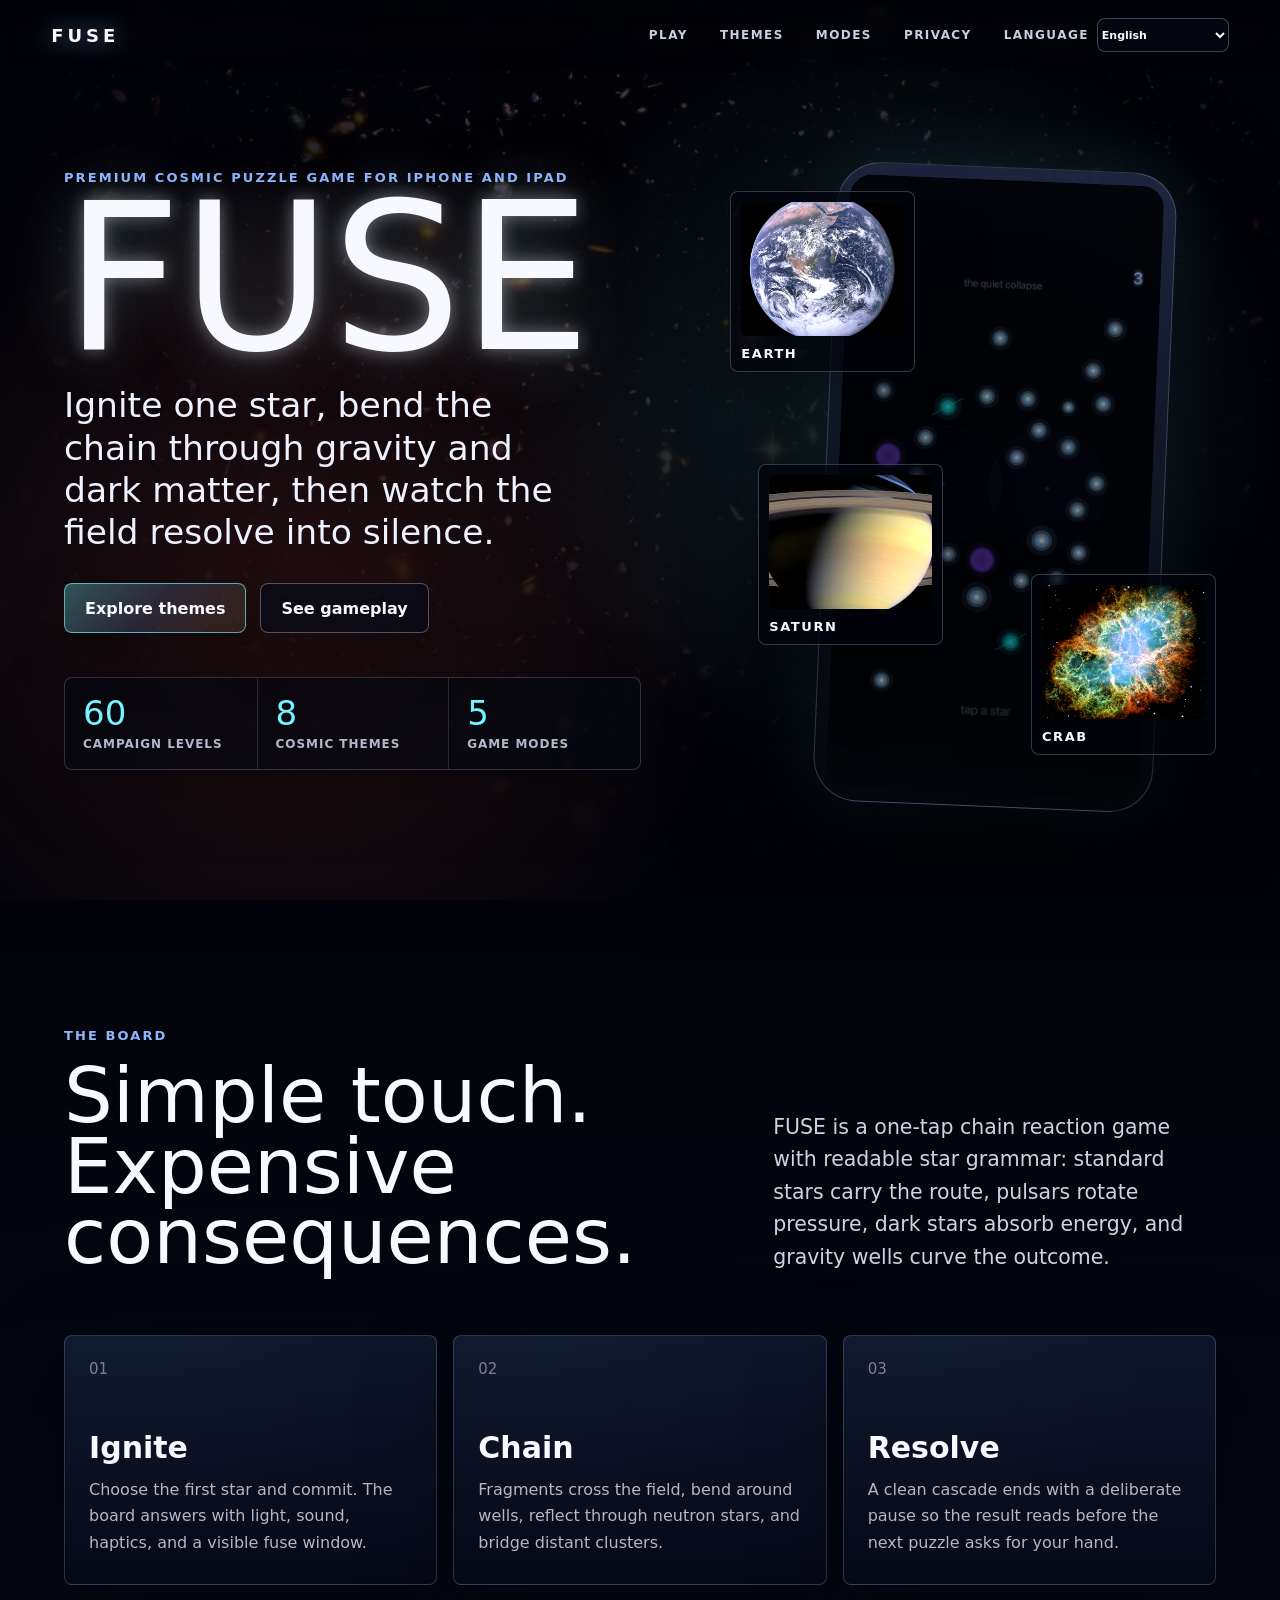
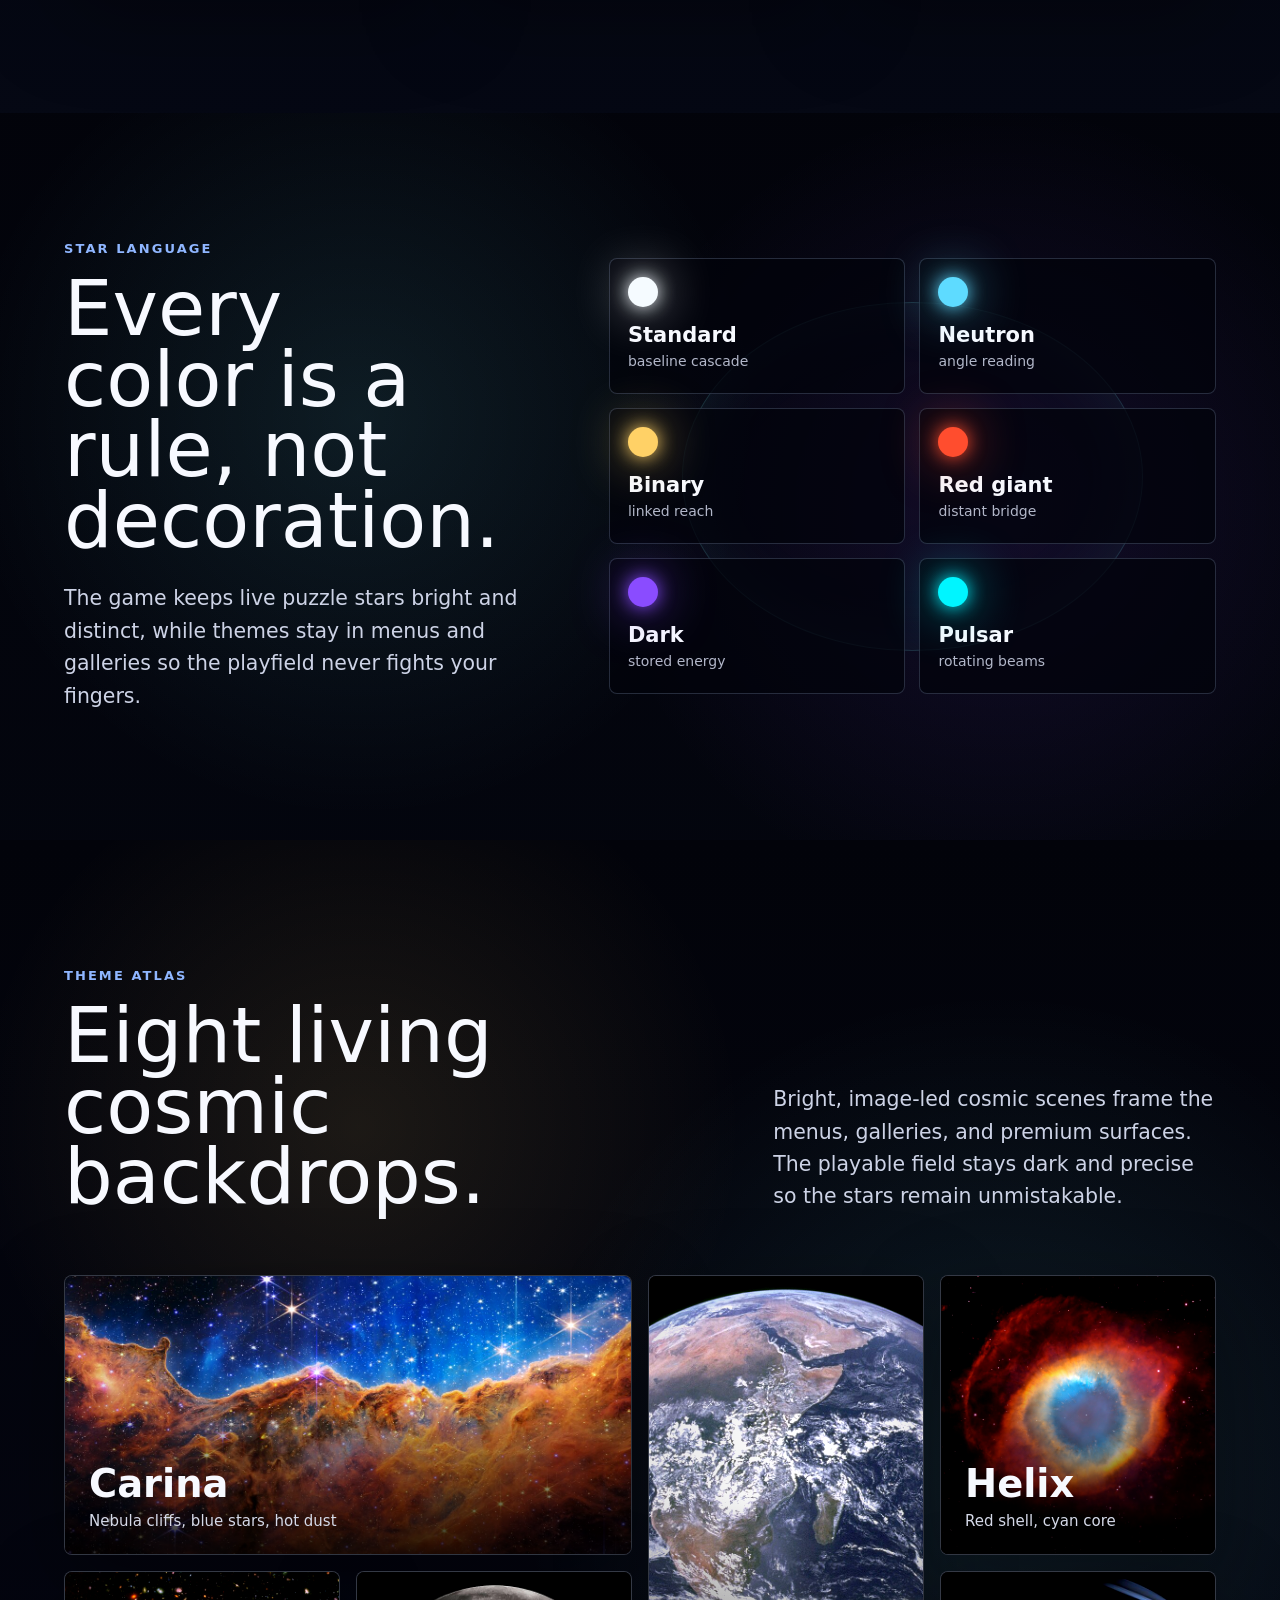
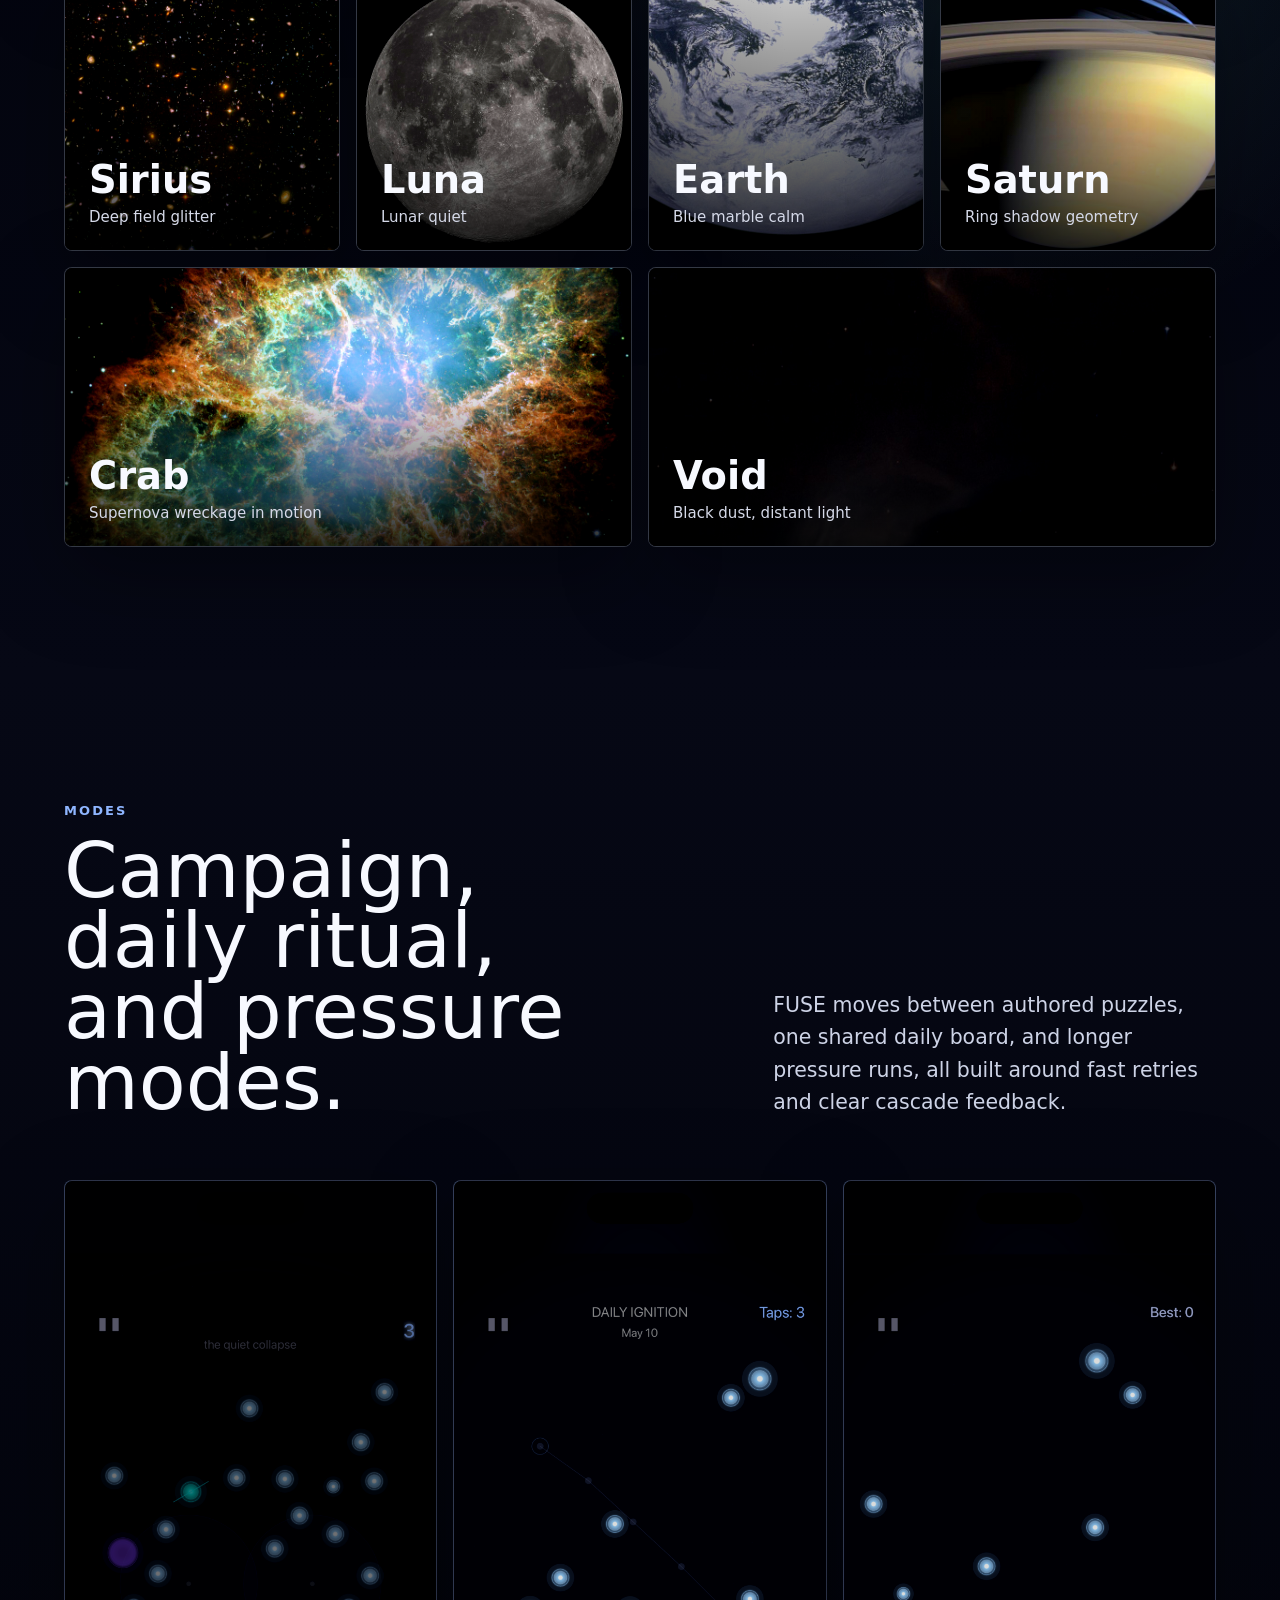
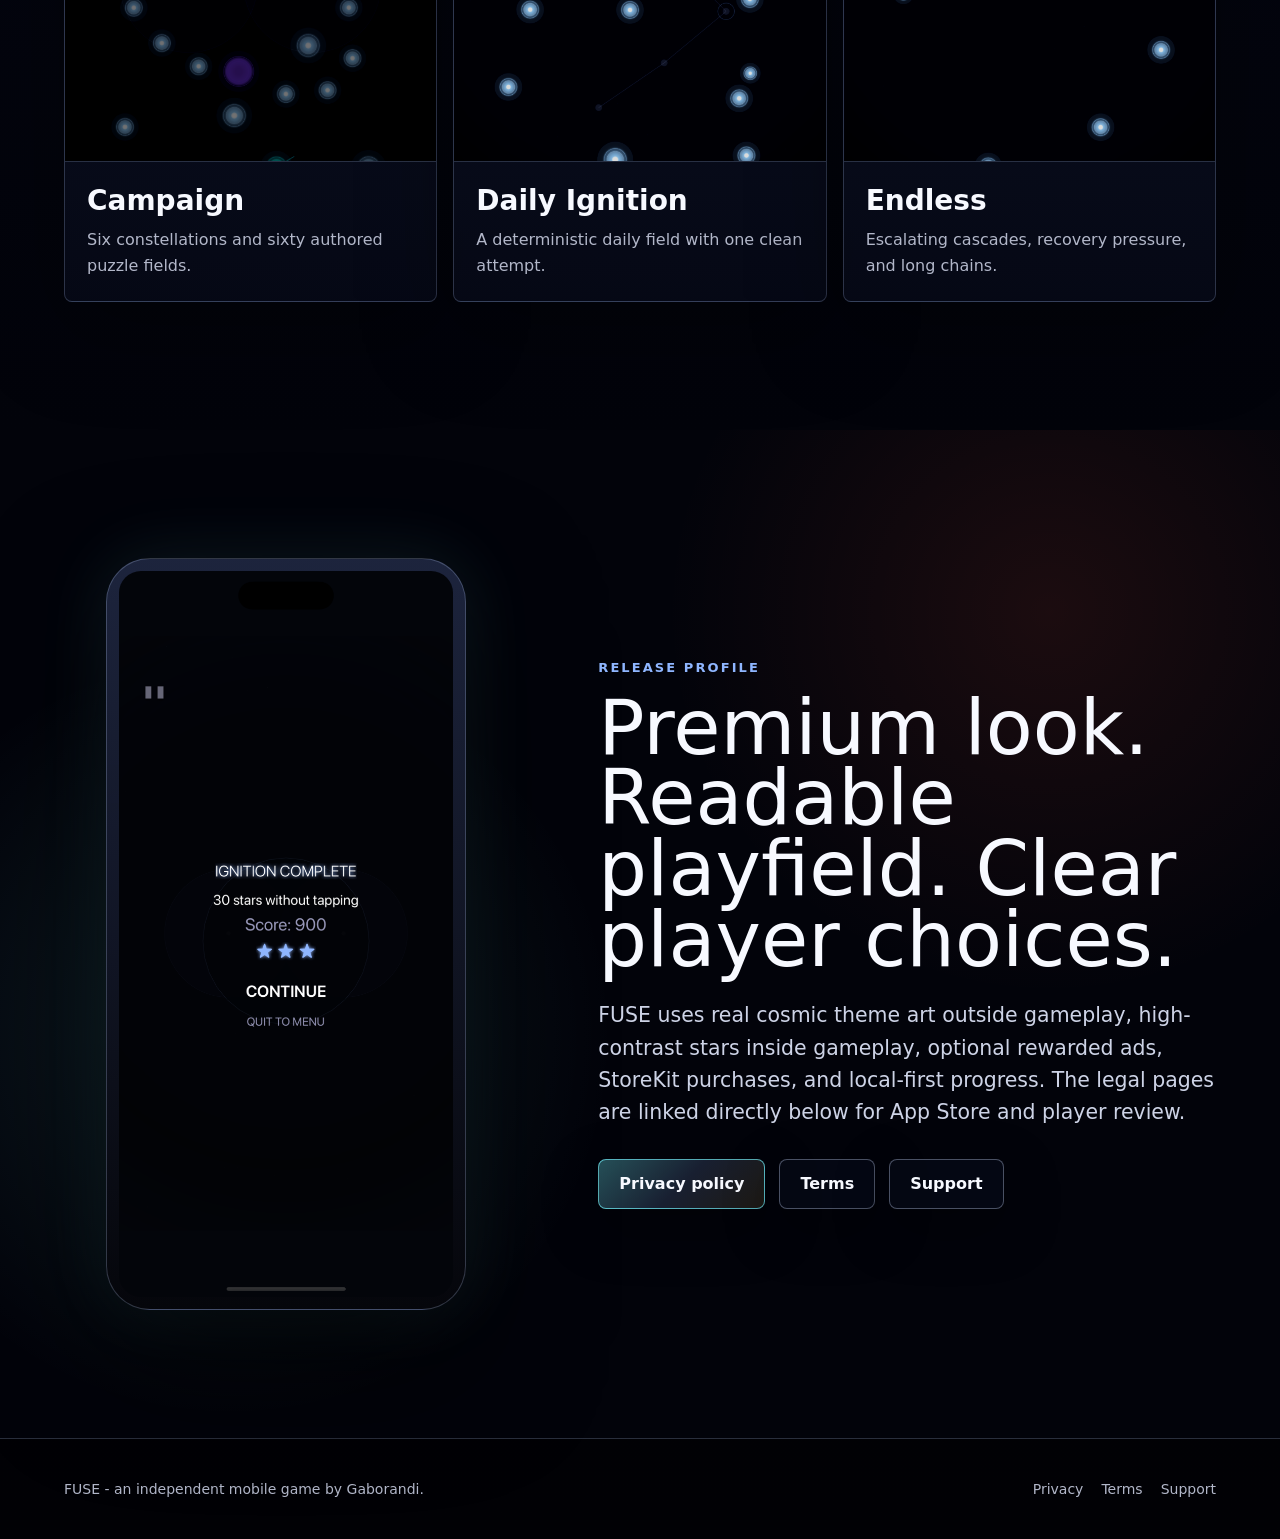
==== index.html @ 75aa1453 "Add multilingual FUSE website support" ====
<!doctype html>
<html lang="en">
  <head>
    <meta charset="utf-8">
    <meta name="viewport" content="width=device-width, initial-scale=1">
    <title>FUSE - Premium Chain Reaction Puzzle Game</title>
    <meta name="description" content="FUSE is a premium mobile chain reaction puzzle game about ignition, timing, gravity, cosmic themes, and silence after a perfect cascade.">
    <link rel="canonical" href="https://gaborandi.github.io/fuse-privacy/">
    <meta property="og:title" content="FUSE - Premium Chain Reaction Puzzle Game">
    <meta property="og:description" content="Tap one star. Bend the cascade. Clear the field before it falls quiet.">
    <meta property="og:image" content="https://gaborandi.github.io/fuse-privacy/assets/themes/carina.jpg">
    <meta property="og:type" content="website">
    <meta name="theme-color" content="#02030a">
    <link rel="icon" href="./assets/favicon.svg" type="image/svg+xml">
    <link rel="stylesheet" href="./assets/site.css">
    <script src="./assets/i18n.js" defer></script>
  </head>
  <body class="home" data-page="home">
    <header class="site-header">
      <a class="brand-link" href="./" aria-label="FUSE home">FUSE</a>
      <nav class="nav-links" aria-label="Main navigation">
        <a href="#play" data-i18n="nav.play">Play</a>
        <a href="#themes" data-i18n="nav.themes">Themes</a>
        <a href="#modes" data-i18n="nav.modes">Modes</a>
        <a href="./privacy/" data-i18n="nav.privacy">Privacy</a>
        <label class="language-control">
          <span data-i18n="nav.language">Language</span>
          <select class="language-select" data-language-select aria-label="Language">
            <option value="en">English</option>
            <option value="ar">العربية</option>
            <option value="es">Español</option>
            <option value="fr">Français</option>
            <option value="de">Deutsch</option>
            <option value="pt">Português</option>
            <option value="it">Italiano</option>
            <option value="ja">日本語</option>
            <option value="ko">한국어</option>
            <option value="zh">简体中文</option>
          </select>
        </label>
      </nav>
    </header>

    <main>
      <section class="hero-premium" aria-label="FUSE hero">
        <div class="hero-cosmos" aria-hidden="true">
          <img class="cosmos-layer layer-sirius" src="./assets/themes/sirius.jpg" alt="">
          <img class="cosmos-layer layer-carina" src="./assets/themes/carina.jpg" alt="">
          <img class="cosmos-layer layer-helix" src="./assets/themes/helix.jpg" alt="">
        </div>

        <div class="hero-layout">
          <div class="hero-copy">
            <p class="eyebrow" data-i18n="home.hero.eyebrow">Premium cosmic puzzle game for iPhone and iPad</p>
            <h1>FUSE</h1>
            <p class="hero-lead" data-i18n="home.hero.lead">
              Ignite one star, bend the chain through gravity and dark matter,
              then watch the field resolve into silence.
            </p>
            <div class="hero-actions">
              <a class="button primary" href="#themes" data-i18n="home.hero.exploreThemes">Explore themes</a>
              <a class="button" href="#play" data-i18n="home.hero.seeGameplay">See gameplay</a>
            </div>
            <dl class="signal-row">
              <div>
                <dt>60</dt>
                <dd data-i18n="home.stats.levels">campaign levels</dd>
              </div>
              <div>
                <dt>8</dt>
                <dd data-i18n="home.stats.themes">cosmic themes</dd>
              </div>
              <div>
                <dt>5</dt>
                <dd data-i18n="home.stats.modes">game modes</dd>
              </div>
            </dl>
          </div>

          <div class="hero-showcase" aria-label="FUSE gameplay and theme preview">
            <div class="phone-frame hero-phone">
              <img src="./assets/screenshots/level58-phone.png" alt="FUSE campaign gameplay with gravity wells and star clusters">
            </div>
            <div class="theme-orbit orbit-one">
              <img src="./assets/themes/earth.jpg" alt="">
              <span data-i18n="theme.earth">Earth</span>
            </div>
            <div class="theme-orbit orbit-two">
              <img src="./assets/themes/crab.jpg" alt="">
              <span data-i18n="theme.crab">Crab</span>
            </div>
            <div class="theme-orbit orbit-three">
              <img src="./assets/themes/saturn.jpg" alt="">
              <span data-i18n="theme.saturn">Saturn</span>
            </div>
          </div>
        </div>
      </section>

      <section class="section play-section" id="play">
        <div class="section-inner">
          <div class="section-kicker" data-i18n="home.play.kicker">The board</div>
          <div class="split-head">
            <h2 data-i18n="home.play.heading">Simple touch. Expensive consequences.</h2>
            <p data-i18n="home.play.copy">
              FUSE is a one-tap chain reaction game with readable star grammar:
              standard stars carry the route, pulsars rotate pressure, dark
              stars absorb energy, and gravity wells curve the outcome.
            </p>
          </div>

          <div class="play-grid">
            <article class="play-card">
              <span class="play-number">01</span>
              <h3 data-i18n="home.play.card1.title">Ignite</h3>
              <p data-i18n="home.play.card1.copy">Choose the first star and commit. The board answers with light,
              sound, haptics, and a visible fuse window.</p>
            </article>
            <article class="play-card">
              <span class="play-number">02</span>
              <h3 data-i18n="home.play.card2.title">Chain</h3>
              <p data-i18n="home.play.card2.copy">Fragments cross the field, bend around wells, reflect through
              neutron stars, and bridge distant clusters.</p>
            </article>
            <article class="play-card">
              <span class="play-number">03</span>
              <h3 data-i18n="home.play.card3.title">Resolve</h3>
              <p data-i18n="home.play.card3.copy">A clean cascade ends with a deliberate pause so the result
              reads before the next puzzle asks for your hand.</p>
            </article>
          </div>
        </div>
      </section>

      <section class="section star-stage" aria-label="Star types">
        <div class="section-inner star-stage-inner">
          <div>
            <div class="section-kicker" data-i18n="home.stars.kicker">Star language</div>
            <h2 data-i18n="home.stars.heading">Every color is a rule, not decoration.</h2>
            <p class="stage-copy" data-i18n="home.stars.copy">
              The game keeps live puzzle stars bright and distinct, while
              themes stay in menus and galleries so the playfield never fights
              your fingers.
            </p>
          </div>
          <div class="star-map" aria-label="FUSE star type legend">
            <div class="star-node standard" style="--star:#f5fbff"><b data-i18n="star.standard">Standard</b><span data-i18n="star.standard.copy">baseline cascade</span></div>
            <div class="star-node neutron" style="--star:#5edbff"><b data-i18n="star.neutron">Neutron</b><span data-i18n="star.neutron.copy">angle reading</span></div>
            <div class="star-node binary" style="--star:#ffd166"><b data-i18n="star.binary">Binary</b><span data-i18n="star.binary.copy">linked reach</span></div>
            <div class="star-node giant" style="--star:#ff4d2e"><b data-i18n="star.giant">Red giant</b><span data-i18n="star.giant.copy">distant bridge</span></div>
            <div class="star-node dark" style="--star:#8a4cff"><b data-i18n="star.dark">Dark</b><span data-i18n="star.dark.copy">stored energy</span></div>
            <div class="star-node pulsar" style="--star:#00f5ff"><b data-i18n="star.pulsar">Pulsar</b><span data-i18n="star.pulsar.copy">rotating beams</span></div>
          </div>
        </div>
      </section>

      <section class="section theme-atlas" id="themes">
        <div class="section-inner">
          <div class="section-kicker" data-i18n="home.themes.kicker">Theme atlas</div>
          <div class="split-head">
            <h2 data-i18n="home.themes.heading">Eight living cosmic backdrops.</h2>
            <p data-i18n="home.themes.copy">
              Bright, image-led cosmic scenes frame the menus, galleries, and
              premium surfaces. The playable field stays dark and precise so
              the stars remain unmistakable.
            </p>
          </div>

          <div class="theme-mosaic">
            <figure class="theme-panel wide">
              <img src="./assets/themes/carina.jpg" alt="Carina nebula FUSE theme">
              <figcaption><strong data-i18n="theme.carina">Carina</strong><span data-i18n="theme.carina.copy">Nebula cliffs, blue stars, hot dust</span></figcaption>
            </figure>
            <figure class="theme-panel tall">
              <img src="./assets/themes/earth.jpg" alt="Earth FUSE theme">
              <figcaption><strong data-i18n="theme.earth">Earth</strong><span data-i18n="theme.earth.copy">Blue marble calm</span></figcaption>
            </figure>
            <figure class="theme-panel">
              <img src="./assets/themes/helix.jpg" alt="Helix nebula FUSE theme">
              <figcaption><strong data-i18n="theme.helix">Helix</strong><span data-i18n="theme.helix.copy">Red shell, cyan core</span></figcaption>
            </figure>
            <figure class="theme-panel">
              <img src="./assets/themes/sirius.jpg" alt="Sirius deep field FUSE theme">
              <figcaption><strong data-i18n="theme.sirius">Sirius</strong><span data-i18n="theme.sirius.copy">Deep field glitter</span></figcaption>
            </figure>
            <figure class="theme-panel wide">
              <img src="./assets/themes/crab.jpg" alt="Crab nebula FUSE theme">
              <figcaption><strong data-i18n="theme.crab">Crab</strong><span data-i18n="theme.crab.copy">Supernova wreckage in motion</span></figcaption>
            </figure>
            <figure class="theme-panel">
              <img src="./assets/themes/moon.jpg" alt="Luna FUSE theme">
              <figcaption><strong data-i18n="theme.luna">Luna</strong><span data-i18n="theme.luna.copy">Lunar quiet</span></figcaption>
            </figure>
            <figure class="theme-panel">
              <img src="./assets/themes/saturn.jpg" alt="Saturn FUSE theme">
              <figcaption><strong data-i18n="theme.saturn">Saturn</strong><span data-i18n="theme.saturn.copy">Ring shadow geometry</span></figcaption>
            </figure>
            <figure class="theme-panel wide">
              <img src="./assets/themes/void.jpg" alt="Void FUSE theme">
              <figcaption><strong data-i18n="theme.void">Void</strong><span data-i18n="theme.void.copy">Black dust, distant light</span></figcaption>
            </figure>
          </div>
        </div>
      </section>

      <section class="section modes-section" id="modes">
        <div class="section-inner">
          <div class="section-kicker" data-i18n="home.modes.kicker">Modes</div>
          <div class="split-head">
            <h2 data-i18n="home.modes.heading">Campaign, daily ritual, and pressure modes.</h2>
            <p data-i18n="home.modes.copy">
              FUSE moves between authored puzzles, one shared daily board, and
              longer pressure runs, all built around fast retries and clear
              cascade feedback.
            </p>
          </div>

          <div class="mode-gallery">
            <article class="mode-shot">
              <img src="./assets/screenshots/level58-phone.png" alt="Campaign gameplay screenshot">
              <div>
                <h3 data-i18n="mode.campaign">Campaign</h3>
                <p data-i18n="mode.campaign.copy">Six constellations and sixty authored puzzle fields.</p>
              </div>
            </article>
            <article class="mode-shot">
              <img src="./assets/screenshots/daily-mode.png" alt="Daily Ignition screenshot">
              <div>
                <h3 data-i18n="mode.daily">Daily Ignition</h3>
                <p data-i18n="mode.daily.copy">A deterministic daily field with one clean attempt.</p>
              </div>
            </article>
            <article class="mode-shot">
              <img src="./assets/screenshots/endless-mode.png" alt="Endless mode screenshot">
              <div>
                <h3 data-i18n="mode.endless">Endless</h3>
                <p data-i18n="mode.endless.copy">Escalating cascades, recovery pressure, and long chains.</p>
              </div>
            </article>
          </div>
        </div>
      </section>

      <section class="section finish-section">
        <div class="section-inner finish-layout">
          <div class="phone-frame finish-phone">
            <img src="./assets/screenshots/level58-complete-phone.png" alt="FUSE ignition complete result screen">
          </div>
          <div>
            <div class="section-kicker" data-i18n="home.finish.kicker">Release profile</div>
            <h2 data-i18n="home.finish.heading">Premium look. Readable playfield. Clear player choices.</h2>
            <p data-i18n="home.finish.copy">
              FUSE uses real cosmic theme art outside gameplay, high-contrast
              stars inside gameplay, optional rewarded ads, StoreKit purchases,
              and local-first progress. The legal pages are linked directly
              below for App Store and player review.
            </p>
            <div class="hero-actions">
              <a class="button primary" href="./privacy/" data-i18n="nav.privacyPolicy">Privacy policy</a>
              <a class="button" href="./terms/" data-i18n="nav.terms">Terms</a>
              <a class="button" href="./support/" data-i18n="nav.support">Support</a>
            </div>
          </div>
        </div>
      </section>
    </main>

    <footer class="site-footer">
      <div class="footer-inner">
        <span data-i18n="footer.byline">FUSE - an independent mobile game by Gaborandi.</span>
        <nav class="footer-links" aria-label="Legal navigation">
          <a href="./privacy/" data-i18n="nav.privacy">Privacy</a>
          <a href="./terms/" data-i18n="nav.terms">Terms</a>
          <a href="./support/" data-i18n="nav.support">Support</a>
        </nav>
      </div>
    </footer>
  </body>
</html>
---- assets/site.css ----
:root {
  color-scheme: dark;
  --bg: #02030a;
  --ink: #f7f9ff;
  --muted: #b2b7c9;
  --soft: #7a8199;
  --line: rgba(180, 204, 255, 0.22);
  --line-hot: rgba(116, 244, 255, 0.45);
  --glass: rgba(5, 8, 18, 0.68);
  --glass-strong: rgba(7, 11, 24, 0.88);
  --blue: #8fb6ff;
  --cyan: #74f4ff;
  --violet: #aa83ff;
  --amber: #ffd166;
  --red: #ff5c3f;
  --green: #8fffc2;
  --radius: 8px;
  --max: 1180px;
  font-family: Inter, ui-sans-serif, system-ui, -apple-system, BlinkMacSystemFont, "Segoe UI", sans-serif;
}

* {
  box-sizing: border-box;
}

html {
  background: var(--bg);
  scroll-behavior: smooth;
}

body {
  margin: 0;
  min-height: 100vh;
  overflow-x: hidden;
  color: var(--ink);
  background:
    radial-gradient(circle at 14% 12%, rgba(116, 244, 255, 0.12), transparent 22rem),
    radial-gradient(circle at 82% 8%, rgba(255, 209, 102, 0.09), transparent 26rem),
    radial-gradient(circle at 52% 54%, rgba(170, 131, 255, 0.08), transparent 34rem),
    linear-gradient(180deg, #02030a 0%, #050714 42%, #02030a 100%);
}

body::before {
  content: "";
  position: fixed;
  inset: 0;
  z-index: -4;
  pointer-events: none;
  background-image:
    radial-gradient(circle, rgba(255, 255, 255, 0.16) 0 1px, transparent 1px),
    radial-gradient(circle, rgba(116, 244, 255, 0.12) 0 1px, transparent 1px);
  background-position: 0 0, 24px 40px;
  background-size: 88px 88px, 132px 132px;
  opacity: 0.34;
}

body::after {
  content: "";
  position: fixed;
  inset: 0;
  z-index: -3;
  pointer-events: none;
  background:
    linear-gradient(90deg, rgba(0, 0, 0, 0.44), transparent 18%, transparent 82%, rgba(0, 0, 0, 0.48)),
    radial-gradient(circle at 50% 36%, transparent 0, rgba(0, 0, 0, 0.48) 72%);
}

a {
  color: inherit;
}

img {
  display: block;
  max-width: 100%;
}

h1,
h2,
h3,
p,
figure,
dl,
dd {
  margin: 0;
}

.site-header {
  position: fixed;
  inset: 0 0 auto;
  z-index: 50;
  display: flex;
  align-items: center;
  justify-content: space-between;
  gap: 24px;
  padding: 18px clamp(18px, 4vw, 56px);
  background: linear-gradient(180deg, rgba(1, 2, 7, 0.92), rgba(1, 2, 7, 0.28), transparent);
  backdrop-filter: blur(16px);
}

.brand-link {
  color: var(--ink);
  font-size: 18px;
  font-weight: 760;
  letter-spacing: 0.22em;
  text-decoration: none;
  text-shadow: 0 0 22px rgba(143, 182, 255, 0.7);
}

.nav-links {
  display: flex;
  align-items: center;
  gap: clamp(14px, 2.5vw, 32px);
  color: #c8cede;
  font-size: 12px;
  font-weight: 720;
  letter-spacing: 0.12em;
  text-transform: uppercase;
}

.language-control {
  display: inline-flex;
  align-items: center;
  gap: 8px;
  min-width: 0;
  color: #c8cede;
}

.language-select {
  width: 132px;
  min-height: 34px;
  border: 1px solid rgba(205, 220, 255, 0.28);
  border-radius: var(--radius);
  color: var(--ink);
  background: rgba(4, 8, 18, 0.82);
  font: inherit;
  font-size: 11px;
  font-weight: 760;
  letter-spacing: 0;
  text-transform: none;
}

.nav-links a,
.footer-links a {
  text-decoration: none;
}

.nav-links a:hover,
.footer-links a:hover {
  color: var(--cyan);
}

.hero-premium {
  position: relative;
  min-height: 100svh;
  isolation: isolate;
  overflow: hidden;
  display: grid;
  align-items: center;
  padding: 104px clamp(20px, 5vw, 74px) 64px;
}

.hero-cosmos,
.cosmos-layer {
  position: absolute;
  inset: 0;
}

.hero-cosmos {
  z-index: -2;
  overflow: hidden;
  background: #02030a;
}

.cosmos-layer {
  width: 100%;
  height: 100%;
  object-fit: cover;
  opacity: 0;
  transform: scale(1.1);
  filter: saturate(1.28) contrast(1.16) brightness(0.76);
  animation: heroCrossfade 24s linear infinite, heroDrift 18s ease-in-out infinite alternate;
}

.layer-sirius {
  opacity: 1;
}

.layer-carina {
  animation-delay: 8s, 0s;
}

.layer-helix {
  animation-delay: 16s, 0s;
}

.hero-premium::before {
  content: "";
  position: absolute;
  inset: 0;
  z-index: -1;
  background:
    radial-gradient(circle at 70% 45%, rgba(116, 244, 255, 0.13), transparent 24rem),
    radial-gradient(circle at 23% 68%, rgba(255, 92, 63, 0.13), transparent 28rem),
    linear-gradient(90deg, rgba(2, 3, 10, 0.96) 0%, rgba(2, 3, 10, 0.56) 42%, rgba(2, 3, 10, 0.86) 100%),
    linear-gradient(180deg, rgba(2, 3, 10, 0.16), #02030a 96%);
}

@keyframes heroCrossfade {
  0%,
  31% {
    opacity: 1;
  }

  36%,
  95% {
    opacity: 0;
  }

  100% {
    opacity: 1;
  }
}

@keyframes heroDrift {
  from {
    transform: translate3d(-1.6%, -1.2%, 0) scale(1.08);
  }

  to {
    transform: translate3d(1.8%, 1.4%, 0) scale(1.16);
  }
}

.hero-layout {
  width: min(var(--max), 100%);
  margin: 0 auto;
  display: grid;
  grid-template-columns: minmax(0, 0.95fr) minmax(360px, 0.8fr);
  gap: clamp(36px, 7vw, 104px);
  align-items: center;
}

.hero-copy {
  position: relative;
  z-index: 2;
}

.eyebrow,
.section-kicker,
.updated {
  color: var(--blue);
  text-transform: uppercase;
  letter-spacing: 0.16em;
  font-size: 13px;
  font-weight: 820;
}

.eyebrow {
  margin-bottom: 18px;
}

h1 {
  font-size: clamp(92px, 16vw, 214px);
  line-height: 0.74;
  font-weight: 260;
  letter-spacing: 0;
  text-shadow:
    0 0 18px rgba(247, 249, 255, 0.42),
    0 0 64px rgba(116, 244, 255, 0.28),
    0 0 110px rgba(255, 92, 63, 0.2);
}

.hero-lead {
  max-width: 710px;
  margin-top: 30px;
  color: #eef2ff;
  font-size: clamp(23px, 2.7vw, 36px);
  line-height: 1.22;
  text-wrap: balance;
}

.hero-actions {
  display: flex;
  flex-wrap: wrap;
  gap: 14px;
  margin-top: 30px;
}

.button {
  display: inline-flex;
  align-items: center;
  justify-content: center;
  min-height: 50px;
  padding: 0 20px;
  border: 1px solid rgba(205, 220, 255, 0.34);
  border-radius: var(--radius);
  color: var(--ink);
  background: rgba(6, 10, 24, 0.7);
  text-decoration: none;
  font-weight: 820;
  box-shadow: 0 18px 54px rgba(0, 0, 0, 0.34);
}

.button.primary {
  border-color: rgba(116, 244, 255, 0.66);
  background: linear-gradient(135deg, rgba(116, 244, 255, 0.32), rgba(143, 182, 255, 0.16), rgba(255, 209, 102, 0.11));
}

.button:hover {
  border-color: rgba(255, 255, 255, 0.82);
  transform: translateY(-1px);
}

.signal-row {
  display: grid;
  grid-template-columns: repeat(3, minmax(0, 1fr));
  max-width: 660px;
  margin-top: 44px;
  border: 1px solid rgba(180, 204, 255, 0.22);
  border-radius: var(--radius);
  background: rgba(4, 7, 17, 0.62);
  box-shadow: 0 20px 72px rgba(0, 0, 0, 0.28);
}

.signal-row div {
  padding: 18px;
}

.signal-row div + div {
  border-left: 1px solid rgba(180, 204, 255, 0.18);
}

.signal-row dt {
  color: var(--cyan);
  font-size: 34px;
  font-weight: 280;
  line-height: 1;
}

.signal-row dd {
  margin-top: 7px;
  color: var(--muted);
  font-size: 12px;
  font-weight: 780;
  letter-spacing: 0.08em;
  text-transform: uppercase;
}

.hero-showcase {
  position: relative;
  min-height: 650px;
}

.phone-frame {
  overflow: hidden;
  border: 1px solid rgba(194, 213, 255, 0.24);
  border-radius: 44px;
  background: linear-gradient(180deg, rgba(31, 39, 66, 0.92), #05060b);
  box-shadow:
    0 50px 130px rgba(0, 0, 0, 0.7),
    0 0 70px rgba(116, 244, 255, 0.11);
}

.phone-frame img {
  width: 100%;
  height: 100%;
  object-fit: cover;
  border-radius: 34px;
  padding: 12px;
}

.hero-phone {
  position: absolute;
  right: clamp(18px, 4vw, 64px);
  top: 22px;
  width: min(340px, 72vw);
  height: 640px;
  transform: rotate(2.4deg);
}

.theme-orbit {
  position: absolute;
  display: grid;
  gap: 10px;
  padding: 10px;
  width: 185px;
  border: 1px solid rgba(205, 220, 255, 0.24);
  border-radius: var(--radius);
  background: rgba(2, 4, 12, 0.74);
  box-shadow: 0 24px 70px rgba(0, 0, 0, 0.36);
  animation: floatPanel 5s ease-in-out infinite alternate;
}

.theme-orbit img {
  width: 100%;
  aspect-ratio: 1.22;
  object-fit: cover;
  border-radius: 6px;
  filter: saturate(1.3) contrast(1.08) brightness(1.04);
}

.theme-orbit span {
  color: var(--ink);
  font-size: 13px;
  font-weight: 820;
  letter-spacing: 0.12em;
  text-transform: uppercase;
}

.orbit-one {
  left: 0;
  top: 46px;
}

.orbit-two {
  right: 0;
  bottom: 40px;
  animation-delay: 1.2s;
}

.orbit-three {
  left: 28px;
  bottom: 150px;
  animation-delay: 2.1s;
}

@keyframes floatPanel {
  from {
    transform: translate3d(0, -8px, 0);
  }

  to {
    transform: translate3d(0, 10px, 0);
  }
}

.section {
  position: relative;
  padding: clamp(76px, 10vw, 136px) clamp(20px, 5vw, 74px);
}

.section-inner {
  width: min(var(--max), 100%);
  margin: 0 auto;
}

.split-head {
  display: grid;
  grid-template-columns: minmax(0, 1fr) minmax(300px, 0.7fr);
  gap: clamp(30px, 6vw, 88px);
  align-items: end;
  margin-top: 18px;
  margin-bottom: clamp(34px, 5vw, 62px);
}

h2 {
  max-width: 880px;
  color: var(--ink);
  font-size: clamp(42px, 6vw, 92px);
  line-height: 0.92;
  font-weight: 330;
  letter-spacing: 0;
  text-wrap: balance;
}

h3 {
  color: var(--ink);
}

.split-head p,
.stage-copy,
.finish-layout p {
  color: #cdd3e6;
  font-size: clamp(18px, 1.6vw, 22px);
  line-height: 1.58;
}

.play-section {
  background:
    linear-gradient(180deg, #02030a 0%, rgba(5, 8, 20, 0.96) 100%),
    radial-gradient(circle at 20% 20%, rgba(116, 244, 255, 0.16), transparent 28rem);
}

.play-grid {
  display: grid;
  grid-template-columns: repeat(3, minmax(0, 1fr));
  gap: 16px;
}

.play-card,
.mode-shot,
.legal-grid .tile {
  border: 1px solid var(--line);
  border-radius: var(--radius);
  background:
    linear-gradient(180deg, rgba(18, 26, 50, 0.8), rgba(6, 9, 22, 0.9)),
    radial-gradient(circle at 16% 0%, rgba(116, 244, 255, 0.12), transparent 16rem);
  box-shadow: 0 28px 90px rgba(0, 0, 0, 0.34);
}

.play-card {
  min-height: 250px;
  padding: 24px;
}

.play-number {
  display: block;
  margin-bottom: 52px;
  color: var(--soft);
  font-size: 15px;
  font-variant-numeric: tabular-nums;
}

.play-card h3 {
  margin-bottom: 12px;
  font-size: 30px;
}

.play-card p,
.mode-shot p,
.legal-body p,
.legal-body li {
  color: var(--muted);
  line-height: 1.65;
}

.star-stage {
  overflow: hidden;
  background:
    linear-gradient(180deg, rgba(2, 3, 10, 0.94), rgba(3, 5, 13, 0.86)),
    url("./themes/void.jpg") center / cover fixed;
}

.star-stage::before {
  content: "";
  position: absolute;
  inset: 0;
  background:
    radial-gradient(circle at 28% 42%, rgba(116, 244, 255, 0.1), transparent 25rem),
    radial-gradient(circle at 78% 54%, rgba(138, 76, 255, 0.12), transparent 25rem);
}

.star-stage-inner {
  position: relative;
  display: grid;
  grid-template-columns: minmax(0, 0.75fr) minmax(420px, 1fr);
  gap: clamp(38px, 7vw, 104px);
  align-items: center;
}

.star-stage h2 {
  margin-top: 18px;
}

.stage-copy {
  max-width: 560px;
  margin-top: 26px;
}

.star-map {
  position: relative;
  display: grid;
  grid-template-columns: repeat(2, minmax(0, 1fr));
  gap: 14px;
}

.star-map::before {
  content: "";
  position: absolute;
  inset: 10% 12%;
  border: 1px solid rgba(116, 244, 255, 0.16);
  border-radius: 50%;
  box-shadow: inset 0 0 70px rgba(116, 244, 255, 0.08);
}

.star-node {
  position: relative;
  min-height: 136px;
  padding: 64px 18px 18px;
  border: 1px solid rgba(180, 204, 255, 0.2);
  border-radius: var(--radius);
  background: rgba(2, 4, 12, 0.74);
}

.star-node::before {
  content: "";
  position: absolute;
  top: 18px;
  left: 18px;
  width: 30px;
  height: 30px;
  border-radius: 50%;
  background: var(--star);
  box-shadow: 0 0 18px var(--star), 0 0 54px var(--star);
}

.star-node b {
  display: block;
  font-size: 21px;
}

.star-node span {
  display: block;
  margin-top: 6px;
  color: var(--muted);
  font-size: 14px;
}

.theme-atlas {
  background:
    radial-gradient(circle at 28% 20%, rgba(255, 209, 102, 0.1), transparent 24rem),
    radial-gradient(circle at 78% 44%, rgba(116, 244, 255, 0.11), transparent 30rem),
    linear-gradient(180deg, #02030a 0%, #060815 100%);
}

.theme-mosaic {
  display: grid;
  grid-template-columns: repeat(4, minmax(0, 1fr));
  grid-auto-rows: 280px;
  grid-auto-flow: dense;
  gap: 16px;
}

.theme-panel {
  position: relative;
  overflow: hidden;
  border: 1px solid rgba(205, 220, 255, 0.24);
  border-radius: var(--radius);
  background: #04050b;
  box-shadow: 0 28px 86px rgba(0, 0, 0, 0.34);
}

.theme-panel.wide {
  grid-column: span 2;
}

.theme-panel.tall {
  grid-row: span 2;
}

.theme-panel img {
  width: 100%;
  height: 100%;
  object-fit: cover;
  transform: scale(1.06);
  filter: saturate(1.34) contrast(1.12) brightness(1.02);
  animation: imageBreath 8s ease-in-out infinite alternate;
}

.theme-panel:nth-child(2n) img {
  animation-delay: 1.4s;
}

.theme-panel:nth-child(3n) img {
  animation-delay: 2.3s;
}

.theme-panel::after {
  content: "";
  position: absolute;
  inset: 0;
  background:
    linear-gradient(180deg, transparent 38%, rgba(0, 0, 0, 0.82)),
    linear-gradient(90deg, rgba(0, 0, 0, 0.1), transparent 50%);
}

.theme-panel figcaption {
  position: absolute;
  inset: auto 0 0;
  z-index: 2;
  padding: 24px;
}

.theme-panel strong {
  display: block;
  font-size: clamp(25px, 3vw, 42px);
  line-height: 1;
}

.theme-panel span {
  display: block;
  margin-top: 8px;
  color: #d5d9e8;
  font-size: 15px;
}

@keyframes imageBreath {
  from {
    transform: translate3d(-1.5%, -1%, 0) scale(1.06);
  }

  to {
    transform: translate3d(1.5%, 1%, 0) scale(1.13);
  }
}

.modes-section {
  background:
    linear-gradient(180deg, #060815 0%, #02030a 100%),
    radial-gradient(circle at 20% 20%, rgba(170, 131, 255, 0.13), transparent 26rem);
}

.mode-gallery {
  display: grid;
  grid-template-columns: repeat(3, minmax(0, 1fr));
  gap: 16px;
}

.mode-shot {
  overflow: hidden;
}

.mode-shot img {
  width: 100%;
  aspect-ratio: 0.64;
  object-fit: cover;
  object-position: top center;
  filter: saturate(1.08) contrast(1.08) brightness(0.86);
  border-bottom: 1px solid var(--line);
}

.mode-shot div {
  padding: 22px;
}

.mode-shot h3 {
  margin-bottom: 10px;
  font-size: 28px;
}

.finish-section {
  background:
    radial-gradient(circle at 18% 60%, rgba(116, 244, 255, 0.1), transparent 24rem),
    radial-gradient(circle at 82% 18%, rgba(255, 92, 63, 0.1), transparent 24rem),
    #02030a;
}

.finish-layout {
  display: grid;
  grid-template-columns: 0.72fr 1fr;
  gap: clamp(34px, 7vw, 96px);
  align-items: center;
}

.finish-phone {
  width: min(360px, 80vw);
  justify-self: center;
}

.finish-layout h2 {
  margin-top: 18px;
  margin-bottom: 24px;
}

.site-footer {
  padding: 42px clamp(20px, 5vw, 74px);
  border-top: 1px solid var(--line);
  background: rgba(0, 0, 0, 0.52);
}

html[dir="rtl"] body {
  direction: rtl;
}

html[dir="rtl"] .site-header,
html[dir="rtl"] .hero-layout,
html[dir="rtl"] .split-head,
html[dir="rtl"] .star-stage-inner,
html[dir="rtl"] .finish-layout,
html[dir="rtl"] .footer-inner {
  direction: rtl;
}

html[dir="rtl"] .hero-showcase,
html[dir="rtl"] .phone-frame,
html[dir="rtl"] .theme-mosaic,
html[dir="rtl"] .mode-gallery {
  direction: ltr;
}

html[dir="rtl"] .nav-links {
  flex-direction: row-reverse;
}

html[dir="rtl"] .signal-row div + div {
  border-left: 0;
  border-right: 1px solid rgba(180, 204, 255, 0.18);
}

html[lang="ar"] h1,
html[lang="ar"] h2,
html[lang="ja"] h1,
html[lang="ja"] h2,
html[lang="ko"] h1,
html[lang="ko"] h2,
html[lang="zh"] h1,
html[lang="zh"] h2 {
  line-height: 1.02;
}

html[lang="de"] h2,
html[lang="fr"] h2,
html[lang="pt"] h2,
html[lang="ar"] h2 {
  font-size: clamp(38px, 5.2vw, 78px);
}

html[lang="ar"] .eyebrow,
html[lang="ar"] .section-kicker,
html[lang="ja"] .eyebrow,
html[lang="ja"] .section-kicker,
html[lang="ko"] .eyebrow,
html[lang="ko"] .section-kicker,
html[lang="zh"] .eyebrow,
html[lang="zh"] .section-kicker {
  letter-spacing: 0.06em;
}

.footer-inner {
  width: min(var(--max), 100%);
  margin: 0 auto;
  display: flex;
  align-items: center;
  justify-content: space-between;
  gap: 20px;
  color: var(--muted);
  font-size: 14px;
}

.footer-links {
  display: flex;
  gap: 18px;
}

.legal-body {
  width: min(900px, calc(100% - 44px));
  margin: 0 auto;
  padding: 128px 0 84px;
}

.legal-body h1 {
  margin-bottom: 28px;
  font-size: clamp(50px, 9vw, 112px);
  line-height: 0.86;
  font-weight: 300;
}

.legal-body h2 {
  margin-top: 42px;
  padding-top: 26px;
  border-top: 1px solid var(--line);
  font-size: clamp(28px, 4vw, 46px);
  line-height: 1.04;
}

.legal-body p,
.legal-body li {
  font-size: 17px;
}

.legal-body p + p,
.legal-body ul {
  margin-top: 14px;
}

.legal-body a {
  color: var(--cyan);
}

.legal-body code {
  color: var(--ink);
  background: rgba(143, 182, 255, 0.1);
  border: 1px solid var(--line);
  border-radius: 6px;
  padding: 2px 6px;
}

.legal-grid {
  display: grid;
  grid-template-columns: repeat(3, minmax(0, 1fr));
  gap: 16px;
  margin: 38px 0 18px;
}

.legal-grid .tile {
  min-height: 260px;
  padding: 22px;
}

.legal-grid .tile h2 {
  margin-top: 0;
  padding-top: 0;
  border-top: 0;
  font-size: 24px;
  line-height: 1.12;
}

@media (max-width: 1060px) {
  .hero-layout,
  .split-head,
  .star-stage-inner,
  .finish-layout {
    grid-template-columns: 1fr;
  }

  .hero-showcase {
    min-height: 620px;
  }

  .hero-phone {
    left: 50%;
    right: auto;
    transform: translateX(-50%) rotate(1.6deg);
  }

  .orbit-one {
    left: 3%;
  }

  .orbit-two {
    right: 3%;
  }

  .play-grid,
  .legal-grid {
    grid-template-columns: 1fr;
  }

  .theme-mosaic {
    grid-template-columns: repeat(2, minmax(0, 1fr));
  }
}

@media (max-width: 700px) {
  .site-header {
    position: absolute;
    padding: 14px;
  }

  .brand-link {
    font-size: 13px;
  }

  .nav-links {
    flex-wrap: wrap;
    justify-content: flex-end;
    gap: 6px;
    max-width: calc(100% - 54px);
    font-size: 8px;
    letter-spacing: 0.05em;
  }

  .language-control span {
    display: none;
  }

  .language-select {
    width: 72px;
    min-height: 28px;
    font-size: 9px;
  }

  .hero-premium {
    min-height: auto;
    padding-top: 88px;
  }

  h1 {
    font-size: clamp(78px, 26vw, 118px);
  }

  .hero-lead {
    font-size: 22px;
  }

  .signal-row {
    grid-template-columns: 1fr;
  }

  .signal-row div + div {
    border-left: 0;
    border-top: 1px solid rgba(180, 204, 255, 0.18);
  }

  .hero-showcase {
    min-height: 560px;
  }

  .hero-phone {
    width: min(285px, 78vw);
    height: 520px;
    top: 20px;
  }

  .theme-orbit {
    width: 128px;
  }

  .orbit-one {
    left: 0;
    top: 36px;
  }

  .orbit-two {
    right: 0;
    bottom: 44px;
  }

  .orbit-three {
    left: 5%;
    bottom: 142px;
  }

  .section {
    padding: 72px 18px;
  }

  h2 {
    font-size: clamp(38px, 13vw, 58px);
  }

  .split-head {
    gap: 24px;
  }

  .star-map,
  .theme-mosaic {
    grid-template-columns: 1fr;
  }

  .theme-mosaic {
    grid-auto-rows: auto;
    gap: 18px;
  }

  .theme-panel,
  .theme-panel.wide,
  .theme-panel.tall {
    grid-column: auto;
    grid-row: auto;
    min-height: 360px;
  }

  .theme-panel img {
    min-height: 360px;
  }

  .mode-shot img {
    aspect-ratio: 0.78;
  }

  .mode-gallery {
    grid-template-columns: 1fr;
  }

  .finish-phone {
    width: min(300px, 86vw);
  }

  .footer-inner {
    align-items: flex-start;
    flex-direction: column;
  }
}

@media (prefers-reduced-motion: reduce) {
  *,
  *::before,
  *::after {
    animation-duration: 1ms !important;
    animation-iteration-count: 1 !important;
    scroll-behavior: auto !important;
  }
}
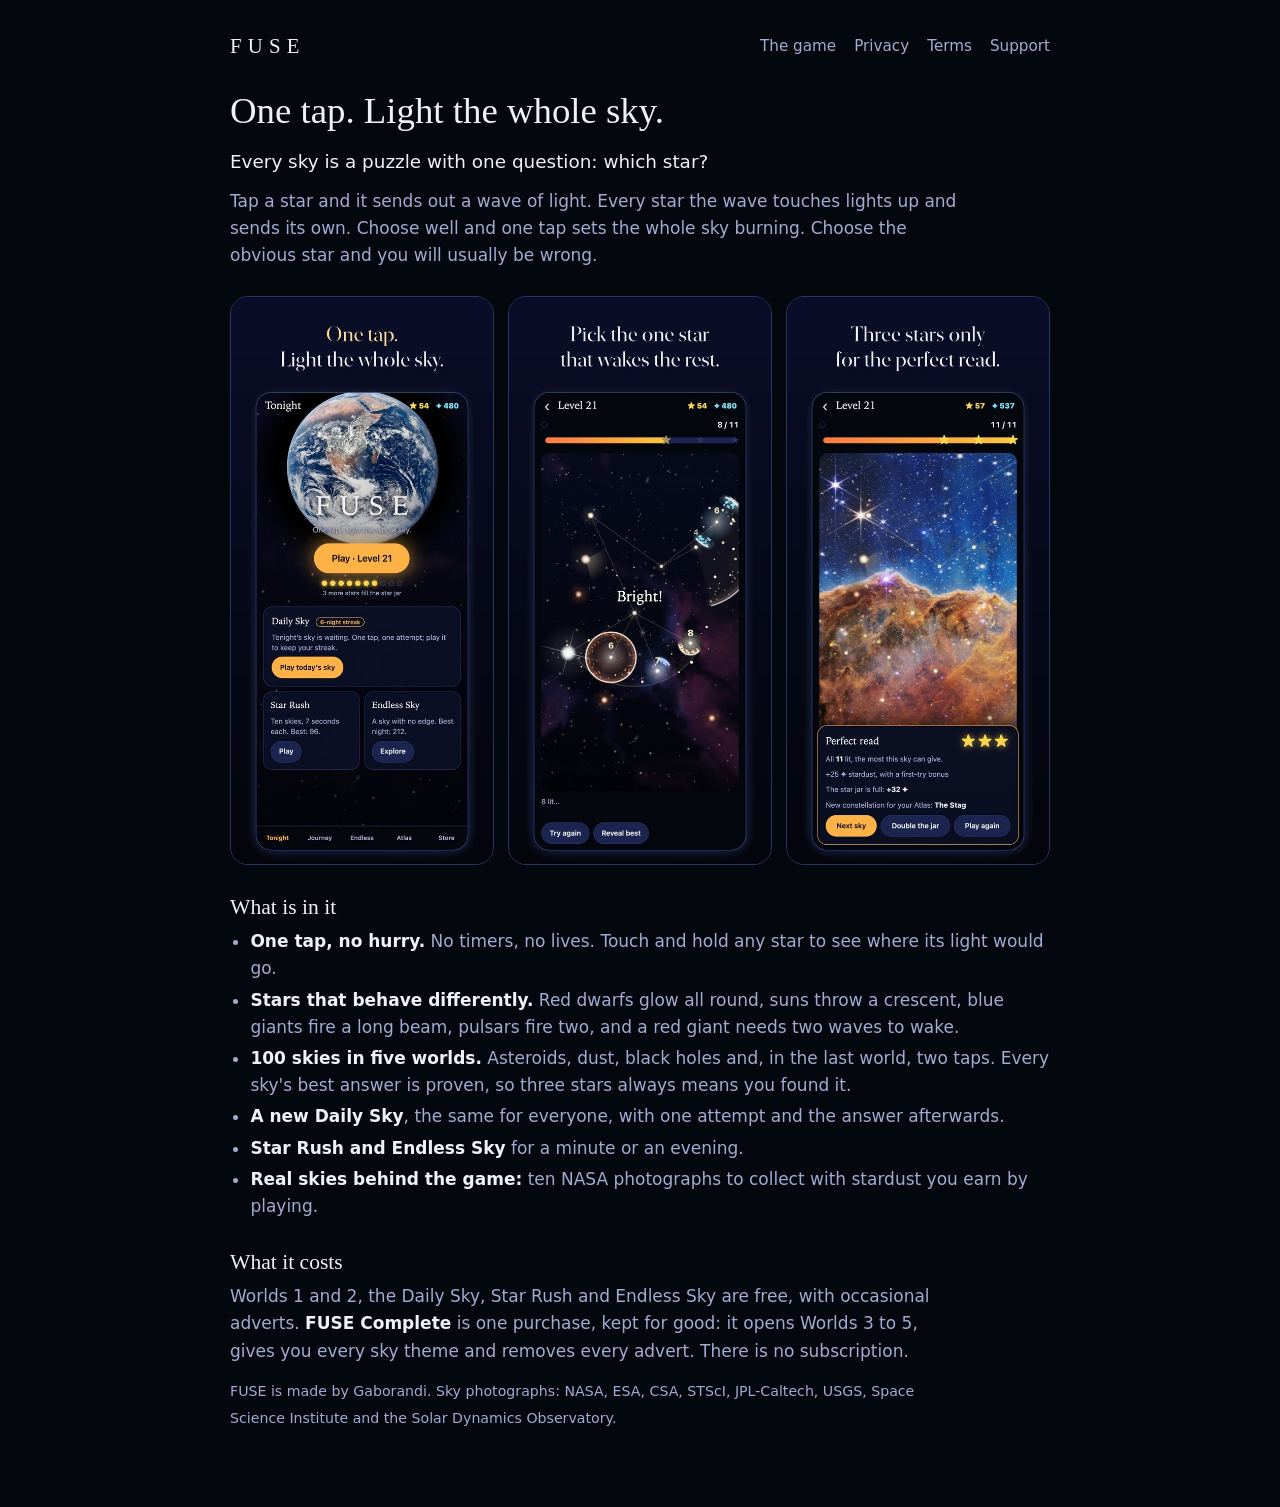
==== commit 71fd2565: "Rewrite the site for FUSE: One Tap Star Puzzle The pages described the earlier game. They now descri" ====
--- a/index.html
+++ b/index.html
@@ -1,279 +1,49 @@
-<!doctype html>
+<!DOCTYPE html>
 <html lang="en">
-  <head>
-    <meta charset="utf-8">
-    <meta name="viewport" content="width=device-width, initial-scale=1">
-    <title>FUSE - Premium Chain Reaction Puzzle Game</title>
-    <meta name="description" content="FUSE is a premium mobile chain reaction puzzle game about ignition, timing, gravity, cosmic themes, and silence after a perfect cascade.">
-    <link rel="canonical" href="https://gaborandi.github.io/fuse-privacy/">
-    <meta property="og:title" content="FUSE - Premium Chain Reaction Puzzle Game">
-    <meta property="og:description" content="Tap one star. Bend the cascade. Clear the field before it falls quiet.">
-    <meta property="og:image" content="https://gaborandi.github.io/fuse-privacy/assets/themes/carina.jpg">
-    <meta property="og:type" content="website">
-    <meta name="theme-color" content="#02030a">
-    <link rel="icon" href="./assets/favicon.svg" type="image/svg+xml">
-    <link rel="stylesheet" href="./assets/site.css">
-    <script src="./assets/i18n.js" defer></script>
-  </head>
-  <body class="home" data-page="home">
-    <header class="site-header">
-      <a class="brand-link" href="./" aria-label="FUSE home">FUSE</a>
-      <nav class="nav-links" aria-label="Main navigation">
-        <a href="#play" data-i18n="nav.play">Play</a>
-        <a href="#themes" data-i18n="nav.themes">Themes</a>
-        <a href="#modes" data-i18n="nav.modes">Modes</a>
-        <a href="./privacy/" data-i18n="nav.privacy">Privacy</a>
-        <label class="language-control">
-          <span data-i18n="nav.language">Language</span>
-          <select class="language-select" data-language-select aria-label="Language">
-            <option value="en">English</option>
-            <option value="ar">العربية</option>
-            <option value="es">Español</option>
-            <option value="fr">Français</option>
-            <option value="de">Deutsch</option>
-            <option value="pt">Português</option>
-            <option value="it">Italiano</option>
-            <option value="ja">日本語</option>
-            <option value="ko">한국어</option>
-            <option value="zh">简体中文</option>
-          </select>
-        </label>
-      </nav>
-    </header>
-
-    <main>
-      <section class="hero-premium" aria-label="FUSE hero">
-        <div class="hero-cosmos" aria-hidden="true">
-          <img class="cosmos-layer layer-sirius" src="./assets/themes/sirius.jpg" alt="">
-          <img class="cosmos-layer layer-carina" src="./assets/themes/carina.jpg" alt="">
-          <img class="cosmos-layer layer-helix" src="./assets/themes/helix.jpg" alt="">
-        </div>
-
-        <div class="hero-layout">
-          <div class="hero-copy">
-            <p class="eyebrow" data-i18n="home.hero.eyebrow">Premium cosmic puzzle game for iPhone and iPad</p>
-            <h1>FUSE</h1>
-            <p class="hero-lead" data-i18n="home.hero.lead">
-              Ignite one star, bend the chain through gravity and dark matter,
-              then watch the field resolve into silence.
-            </p>
-            <div class="hero-actions">
-              <a class="button primary" href="#themes" data-i18n="home.hero.exploreThemes">Explore themes</a>
-              <a class="button" href="#play" data-i18n="home.hero.seeGameplay">See gameplay</a>
-            </div>
-            <dl class="signal-row">
-              <div>
-                <dt>60</dt>
-                <dd data-i18n="home.stats.levels">campaign levels</dd>
-              </div>
-              <div>
-                <dt>8</dt>
-                <dd data-i18n="home.stats.themes">cosmic themes</dd>
-              </div>
-              <div>
-                <dt>5</dt>
-                <dd data-i18n="home.stats.modes">game modes</dd>
-              </div>
-            </dl>
-          </div>
-
-          <div class="hero-showcase" aria-label="FUSE gameplay and theme preview">
-            <div class="phone-frame hero-phone">
-              <img src="./assets/screenshots/level58-phone.png" alt="FUSE campaign gameplay with gravity wells and star clusters">
-            </div>
-            <div class="theme-orbit orbit-one">
-              <img src="./assets/themes/earth.jpg" alt="">
-              <span data-i18n="theme.earth">Earth</span>
-            </div>
-            <div class="theme-orbit orbit-two">
-              <img src="./assets/themes/crab.jpg" alt="">
-              <span data-i18n="theme.crab">Crab</span>
-            </div>
-            <div class="theme-orbit orbit-three">
-              <img src="./assets/themes/saturn.jpg" alt="">
-              <span data-i18n="theme.saturn">Saturn</span>
-            </div>
-          </div>
-        </div>
-      </section>
-
-      <section class="section play-section" id="play">
-        <div class="section-inner">
-          <div class="section-kicker" data-i18n="home.play.kicker">The board</div>
-          <div class="split-head">
-            <h2 data-i18n="home.play.heading">Simple touch. Expensive consequences.</h2>
-            <p data-i18n="home.play.copy">
-              FUSE is a one-tap chain reaction game with readable star grammar:
-              standard stars carry the route, pulsars rotate pressure, dark
-              stars absorb energy, and gravity wells curve the outcome.
-            </p>
-          </div>
-
-          <div class="play-grid">
-            <article class="play-card">
-              <span class="play-number">01</span>
-              <h3 data-i18n="home.play.card1.title">Ignite</h3>
-              <p data-i18n="home.play.card1.copy">Choose the first star and commit. The board answers with light,
-              sound, haptics, and a visible fuse window.</p>
-            </article>
-            <article class="play-card">
-              <span class="play-number">02</span>
-              <h3 data-i18n="home.play.card2.title">Chain</h3>
-              <p data-i18n="home.play.card2.copy">Fragments cross the field, bend around wells, reflect through
-              neutron stars, and bridge distant clusters.</p>
-            </article>
-            <article class="play-card">
-              <span class="play-number">03</span>
-              <h3 data-i18n="home.play.card3.title">Resolve</h3>
-              <p data-i18n="home.play.card3.copy">A clean cascade ends with a deliberate pause so the result
-              reads before the next puzzle asks for your hand.</p>
-            </article>
-          </div>
-        </div>
-      </section>
-
-      <section class="section star-stage" aria-label="Star types">
-        <div class="section-inner star-stage-inner">
-          <div>
-            <div class="section-kicker" data-i18n="home.stars.kicker">Star language</div>
-            <h2 data-i18n="home.stars.heading">Every color is a rule, not decoration.</h2>
-            <p class="stage-copy" data-i18n="home.stars.copy">
-              The game keeps live puzzle stars bright and distinct, while
-              themes stay in menus and galleries so the playfield never fights
-              your fingers.
-            </p>
-          </div>
-          <div class="star-map" aria-label="FUSE star type legend">
-            <div class="star-node standard" style="--star:#f5fbff"><b data-i18n="star.standard">Standard</b><span data-i18n="star.standard.copy">baseline cascade</span></div>
-            <div class="star-node neutron" style="--star:#5edbff"><b data-i18n="star.neutron">Neutron</b><span data-i18n="star.neutron.copy">angle reading</span></div>
-            <div class="star-node binary" style="--star:#ffd166"><b data-i18n="star.binary">Binary</b><span data-i18n="star.binary.copy">linked reach</span></div>
-            <div class="star-node giant" style="--star:#ff4d2e"><b data-i18n="star.giant">Red giant</b><span data-i18n="star.giant.copy">distant bridge</span></div>
-            <div class="star-node dark" style="--star:#8a4cff"><b data-i18n="star.dark">Dark</b><span data-i18n="star.dark.copy">stored energy</span></div>
-            <div class="star-node pulsar" style="--star:#00f5ff"><b data-i18n="star.pulsar">Pulsar</b><span data-i18n="star.pulsar.copy">rotating beams</span></div>
-          </div>
-        </div>
-      </section>
-
-      <section class="section theme-atlas" id="themes">
-        <div class="section-inner">
-          <div class="section-kicker" data-i18n="home.themes.kicker">Theme atlas</div>
-          <div class="split-head">
-            <h2 data-i18n="home.themes.heading">Eight living cosmic backdrops.</h2>
-            <p data-i18n="home.themes.copy">
-              Bright, image-led cosmic scenes frame the menus, galleries, and
-              premium surfaces. The playable field stays dark and precise so
-              the stars remain unmistakable.
-            </p>
-          </div>
-
-          <div class="theme-mosaic">
-            <figure class="theme-panel wide">
-              <img src="./assets/themes/carina.jpg" alt="Carina nebula FUSE theme">
-              <figcaption><strong data-i18n="theme.carina">Carina</strong><span data-i18n="theme.carina.copy">Nebula cliffs, blue stars, hot dust</span></figcaption>
-            </figure>
-            <figure class="theme-panel tall">
-              <img src="./assets/themes/earth.jpg" alt="Earth FUSE theme">
-              <figcaption><strong data-i18n="theme.earth">Earth</strong><span data-i18n="theme.earth.copy">Blue marble calm</span></figcaption>
-            </figure>
-            <figure class="theme-panel">
-              <img src="./assets/themes/helix.jpg" alt="Helix nebula FUSE theme">
-              <figcaption><strong data-i18n="theme.helix">Helix</strong><span data-i18n="theme.helix.copy">Red shell, cyan core</span></figcaption>
-            </figure>
-            <figure class="theme-panel">
-              <img src="./assets/themes/sirius.jpg" alt="Sirius deep field FUSE theme">
-              <figcaption><strong data-i18n="theme.sirius">Sirius</strong><span data-i18n="theme.sirius.copy">Deep field glitter</span></figcaption>
-            </figure>
-            <figure class="theme-panel wide">
-              <img src="./assets/themes/crab.jpg" alt="Crab nebula FUSE theme">
-              <figcaption><strong data-i18n="theme.crab">Crab</strong><span data-i18n="theme.crab.copy">Supernova wreckage in motion</span></figcaption>
-            </figure>
-            <figure class="theme-panel">
-              <img src="./assets/themes/moon.jpg" alt="Luna FUSE theme">
-              <figcaption><strong data-i18n="theme.luna">Luna</strong><span data-i18n="theme.luna.copy">Lunar quiet</span></figcaption>
-            </figure>
-            <figure class="theme-panel">
-              <img src="./assets/themes/saturn.jpg" alt="Saturn FUSE theme">
-              <figcaption><strong data-i18n="theme.saturn">Saturn</strong><span data-i18n="theme.saturn.copy">Ring shadow geometry</span></figcaption>
-            </figure>
-            <figure class="theme-panel wide">
-              <img src="./assets/themes/void.jpg" alt="Void FUSE theme">
-              <figcaption><strong data-i18n="theme.void">Void</strong><span data-i18n="theme.void.copy">Black dust, distant light</span></figcaption>
-            </figure>
-          </div>
-        </div>
-      </section>
-
-      <section class="section modes-section" id="modes">
-        <div class="section-inner">
-          <div class="section-kicker" data-i18n="home.modes.kicker">Modes</div>
-          <div class="split-head">
-            <h2 data-i18n="home.modes.heading">Campaign, daily ritual, and pressure modes.</h2>
-            <p data-i18n="home.modes.copy">
-              FUSE moves between authored puzzles, one shared daily board, and
-              longer pressure runs, all built around fast retries and clear
-              cascade feedback.
-            </p>
-          </div>
-
-          <div class="mode-gallery">
-            <article class="mode-shot">
-              <img src="./assets/screenshots/level58-phone.png" alt="Campaign gameplay screenshot">
-              <div>
-                <h3 data-i18n="mode.campaign">Campaign</h3>
-                <p data-i18n="mode.campaign.copy">Six constellations and sixty authored puzzle fields.</p>
-              </div>
-            </article>
-            <article class="mode-shot">
-              <img src="./assets/screenshots/daily-mode.png" alt="Daily Ignition screenshot">
-              <div>
-                <h3 data-i18n="mode.daily">Daily Ignition</h3>
-                <p data-i18n="mode.daily.copy">A deterministic daily field with one clean attempt.</p>
-              </div>
-            </article>
-            <article class="mode-shot">
-              <img src="./assets/screenshots/endless-mode.png" alt="Endless mode screenshot">
-              <div>
-                <h3 data-i18n="mode.endless">Endless</h3>
-                <p data-i18n="mode.endless.copy">Escalating cascades, recovery pressure, and long chains.</p>
-              </div>
-            </article>
-          </div>
-        </div>
-      </section>
-
-      <section class="section finish-section">
-        <div class="section-inner finish-layout">
-          <div class="phone-frame finish-phone">
-            <img src="./assets/screenshots/level58-complete-phone.png" alt="FUSE ignition complete result screen">
-          </div>
-          <div>
-            <div class="section-kicker" data-i18n="home.finish.kicker">Release profile</div>
-            <h2 data-i18n="home.finish.heading">Premium look. Readable playfield. Clear player choices.</h2>
-            <p data-i18n="home.finish.copy">
-              FUSE uses real cosmic theme art outside gameplay, high-contrast
-              stars inside gameplay, optional rewarded ads, StoreKit purchases,
-              and local-first progress. The legal pages are linked directly
-              below for App Store and player review.
-            </p>
-            <div class="hero-actions">
-              <a class="button primary" href="./privacy/" data-i18n="nav.privacyPolicy">Privacy policy</a>
-              <a class="button" href="./terms/" data-i18n="nav.terms">Terms</a>
-              <a class="button" href="./support/" data-i18n="nav.support">Support</a>
-            </div>
-          </div>
-        </div>
-      </section>
-    </main>
-
-    <footer class="site-footer">
-      <div class="footer-inner">
-        <span data-i18n="footer.byline">FUSE - an independent mobile game by Gaborandi.</span>
-        <nav class="footer-links" aria-label="Legal navigation">
-          <a href="./privacy/" data-i18n="nav.privacy">Privacy</a>
-          <a href="./terms/" data-i18n="nav.terms">Terms</a>
-          <a href="./support/" data-i18n="nav.support">Support</a>
-        </nav>
-      </div>
-    </footer>
-  </body>
+<head>
+<meta charset="UTF-8">
+<meta name="viewport" content="width=device-width, initial-scale=1">
+<title>FUSE: One Tap Star Puzzle</title>
+<meta name="description" content="One tap. Pick the star whose light wakes the most others and watch the whole sky catch. A puzzle game for iPhone.">
+<link rel="icon" href="./assets/favicon.svg" type="image/svg+xml">
+<style>
+:root{color-scheme:dark;--bg:#05070f;--ink:#eef0fa;--dim:#a2abd0;--gold:#ffb347;--line:#2a3566}
+*{box-sizing:border-box;margin:0;padding:0}
+body{background:var(--bg);color:var(--ink);font:17px/1.6 -apple-system,"SF Pro Text",system-ui,"Segoe UI",sans-serif}
+main{max-width:860px;margin:0 auto;padding:28px 20px 64px}
+nav{display:flex;flex-wrap:wrap;gap:18px;align-items:center;padding:6px 0 26px;font-size:.95rem}
+nav a{color:var(--dim);text-decoration:none} nav a:hover{color:var(--ink)} nav b{font:400 1.3rem "New York","Iowan Old Style",Georgia,serif;letter-spacing:.3em;margin-right:auto;color:var(--ink)}
+h1{font:400 2.3rem/1.15 "New York","Iowan Old Style",Georgia,serif;margin:6px 0 14px;text-wrap:balance}
+h2{font:400 1.35rem "New York","Iowan Old Style",Georgia,serif;margin:30px 0 8px}
+p,li{color:var(--dim)} p{margin:0 0 12px;max-width:68ch} ul{padding-left:1.2em;margin:0 0 12px} li{margin:4px 0} b,strong{color:var(--ink);font-weight:600}
+a{color:var(--gold)}
+.lead{font-size:1.15rem;color:var(--ink)}
+.shots{display:grid;grid-template-columns:repeat(3,minmax(0,1fr));gap:14px;margin:26px 0}
+.shots img{width:100%;height:auto;border-radius:18px;border:1px solid var(--line);display:block}
+.note{border:1px solid var(--line);border-radius:14px;padding:14px 16px;margin:18px 0}
+small{color:var(--dim)}
+@media (max-width:560px){.shots{grid-template-columns:1fr 1fr}.shots img:last-child{display:none}h1{font-size:1.8rem}}
+</style>
+</head>
+<body>
+<main>
+<nav><b>FUSE</b><a href="./">The game</a><a href="./privacy/">Privacy</a><a href="./terms/">Terms</a><a href="./support/">Support</a></nav>
+<h1>One tap. Light the whole sky.</h1>
+<p class="lead">Every sky is a puzzle with one question: which star?</p>
+<p>Tap a star and it sends out a wave of light. Every star the wave touches lights up and sends its own. Choose well and one tap sets the whole sky burning. Choose the obvious star and you will usually be wrong.</p>
+<div class="shots"><img src="./assets/shot-1-home.jpg" alt="The FUSE home screen, with the Earth behind it" width="516" height="1118"><img src="./assets/shot-2-chain.jpg" alt="A chain of light spreading from star to star" width="516" height="1118"><img src="./assets/shot-4-perfect.jpg" alt="A perfect result uncovering the Carina Nebula" width="516" height="1118"></div>
+<h2>What is in it</h2>
+<ul>
+<li><b>One tap, no hurry.</b> No timers, no lives. Touch and hold any star to see where its light would go.</li>
+<li><b>Stars that behave differently.</b> Red dwarfs glow all round, suns throw a crescent, blue giants fire a long beam, pulsars fire two, and a red giant needs two waves to wake.</li>
+<li><b>100 skies in five worlds.</b> Asteroids, dust, black holes and, in the last world, two taps. Every sky's best answer is proven, so three stars always means you found it.</li>
+<li><b>A new Daily Sky</b>, the same for everyone, with one attempt and the answer afterwards.</li>
+<li><b>Star Rush and Endless Sky</b> for a minute or an evening.</li>
+<li><b>Real skies behind the game:</b> ten NASA photographs to collect with stardust you earn by playing.</li>
+</ul>
+<h2>What it costs</h2>
+<p>Worlds 1 and 2, the Daily Sky, Star Rush and Endless Sky are free, with occasional adverts. <b>FUSE Complete</b> is one purchase, kept for good: it opens Worlds 3 to 5, gives you every sky theme and removes every advert. There is no subscription.</p>
+<p><small>FUSE is made by Gaborandi. Sky photographs: NASA, ESA, CSA, STScI, JPL-Caltech, USGS, Space Science Institute and the Solar Dynamics Observatory.</small></p>
+</main>
+</body>
 </html>
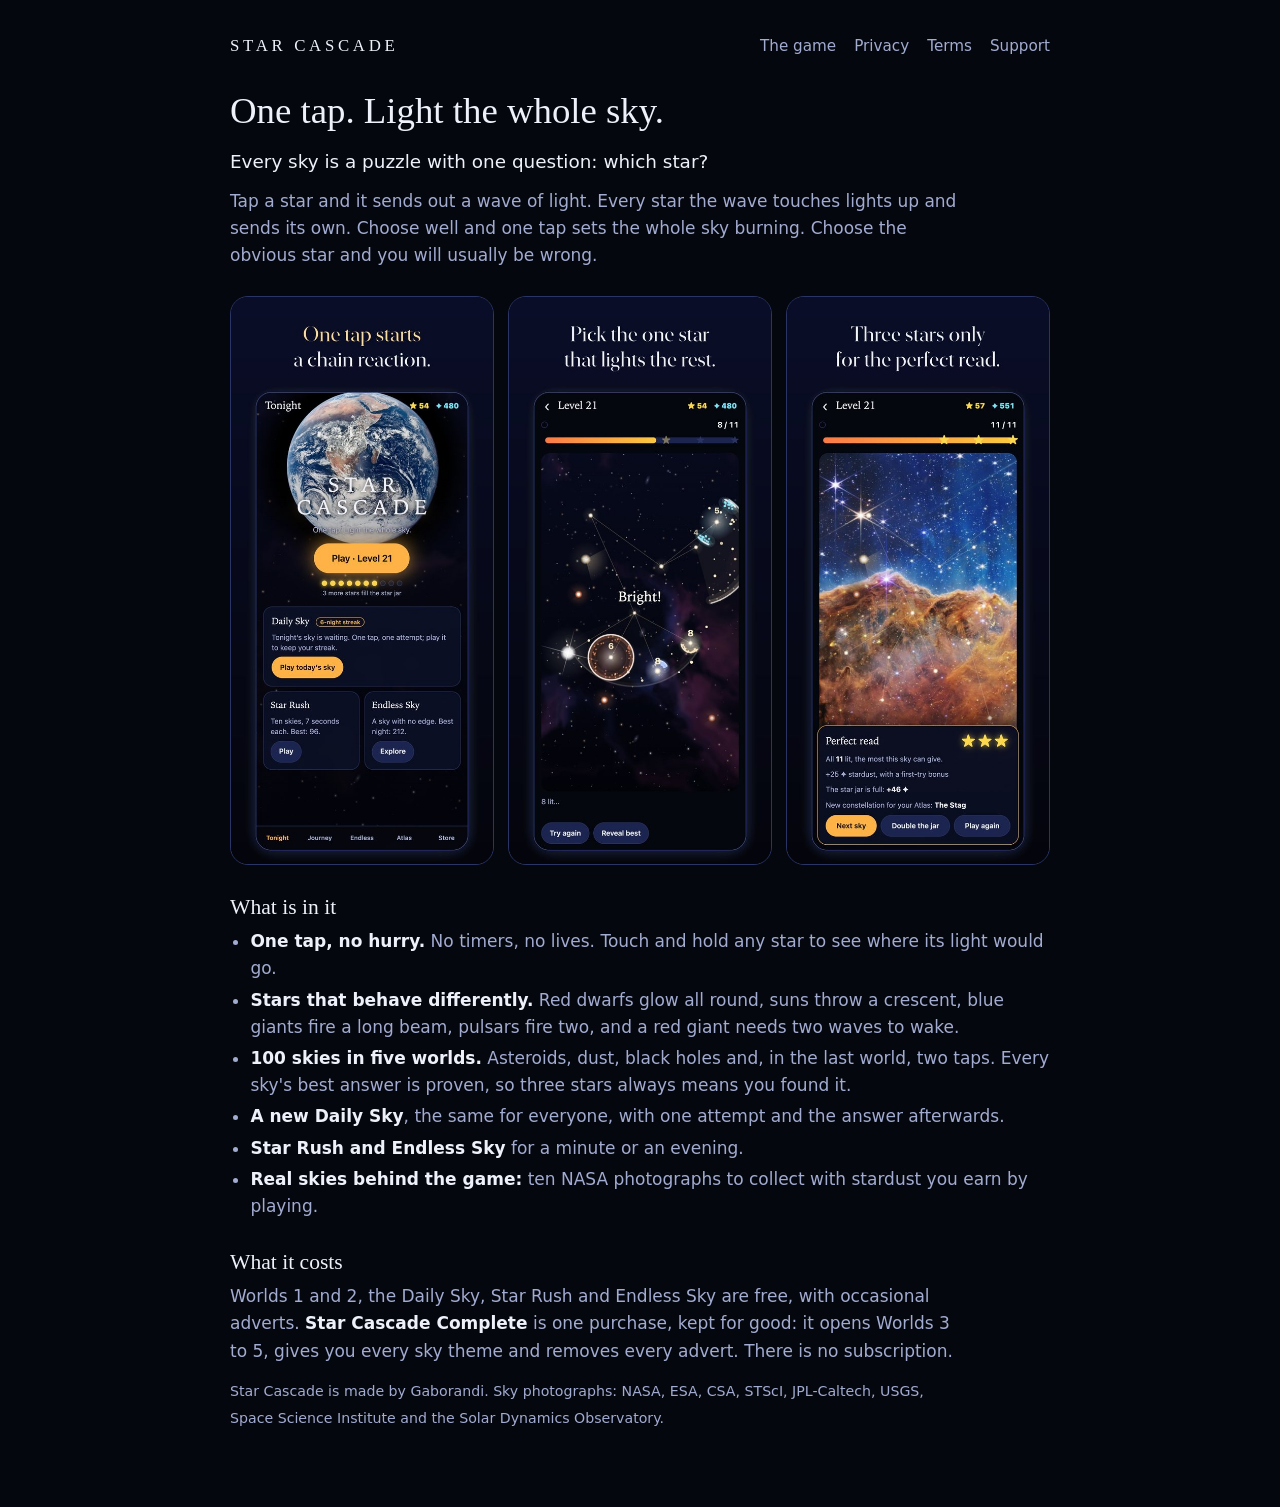
==== commit 38927675: "Rename the game Star Cascade Co-Authored-By: Claude Fable 5.2 <noreply@anthropic.com>" ====
--- a/index.html
+++ b/index.html
@@ -3,7 +3,7 @@
 <head>
 <meta charset="UTF-8">
 <meta name="viewport" content="width=device-width, initial-scale=1">
-<title>FUSE: One Tap Star Puzzle</title>
+<title>Star Cascade: Chain Reaction</title>
 <meta name="description" content="One tap. Pick the star whose light wakes the most others and watch the whole sky catch. A puzzle game for iPhone.">
 <link rel="icon" href="./assets/favicon.svg" type="image/svg+xml">
 <style>
@@ -12,7 +12,7 @@
 body{background:var(--bg);color:var(--ink);font:17px/1.6 -apple-system,"SF Pro Text",system-ui,"Segoe UI",sans-serif}
 main{max-width:860px;margin:0 auto;padding:28px 20px 64px}
 nav{display:flex;flex-wrap:wrap;gap:18px;align-items:center;padding:6px 0 26px;font-size:.95rem}
-nav a{color:var(--dim);text-decoration:none} nav a:hover{color:var(--ink)} nav b{font:400 1.3rem "New York","Iowan Old Style",Georgia,serif;letter-spacing:.3em;margin-right:auto;color:var(--ink)}
+nav a{color:var(--dim);text-decoration:none} nav a:hover{color:var(--ink)} nav b{font:400 1.05rem "New York","Iowan Old Style",Georgia,serif;letter-spacing:.22em;margin-right:auto;color:var(--ink)}
 h1{font:400 2.3rem/1.15 "New York","Iowan Old Style",Georgia,serif;margin:6px 0 14px;text-wrap:balance}
 h2{font:400 1.35rem "New York","Iowan Old Style",Georgia,serif;margin:30px 0 8px}
 p,li{color:var(--dim)} p{margin:0 0 12px;max-width:68ch} ul{padding-left:1.2em;margin:0 0 12px} li{margin:4px 0} b,strong{color:var(--ink);font-weight:600}
@@ -27,11 +27,11 @@
 </head>
 <body>
 <main>
-<nav><b>FUSE</b><a href="./">The game</a><a href="./privacy/">Privacy</a><a href="./terms/">Terms</a><a href="./support/">Support</a></nav>
+<nav><b>STAR CASCADE</b><a href="./">The game</a><a href="./privacy/">Privacy</a><a href="./terms/">Terms</a><a href="./support/">Support</a></nav>
 <h1>One tap. Light the whole sky.</h1>
 <p class="lead">Every sky is a puzzle with one question: which star?</p>
 <p>Tap a star and it sends out a wave of light. Every star the wave touches lights up and sends its own. Choose well and one tap sets the whole sky burning. Choose the obvious star and you will usually be wrong.</p>
-<div class="shots"><img src="./assets/shot-1-home.jpg" alt="The FUSE home screen, with the Earth behind it" width="516" height="1118"><img src="./assets/shot-2-chain.jpg" alt="A chain of light spreading from star to star" width="516" height="1118"><img src="./assets/shot-4-perfect.jpg" alt="A perfect result uncovering the Carina Nebula" width="516" height="1118"></div>
+<div class="shots"><img src="./assets/shot-1-home.jpg" alt="The Star Cascade home screen, with the Earth behind it" width="516" height="1118"><img src="./assets/shot-2-chain.jpg" alt="A chain of light spreading from star to star" width="516" height="1118"><img src="./assets/shot-4-perfect.jpg" alt="A perfect result uncovering the Carina Nebula" width="516" height="1118"></div>
 <h2>What is in it</h2>
 <ul>
 <li><b>One tap, no hurry.</b> No timers, no lives. Touch and hold any star to see where its light would go.</li>
@@ -42,8 +42,8 @@
 <li><b>Real skies behind the game:</b> ten NASA photographs to collect with stardust you earn by playing.</li>
 </ul>
 <h2>What it costs</h2>
-<p>Worlds 1 and 2, the Daily Sky, Star Rush and Endless Sky are free, with occasional adverts. <b>FUSE Complete</b> is one purchase, kept for good: it opens Worlds 3 to 5, gives you every sky theme and removes every advert. There is no subscription.</p>
-<p><small>FUSE is made by Gaborandi. Sky photographs: NASA, ESA, CSA, STScI, JPL-Caltech, USGS, Space Science Institute and the Solar Dynamics Observatory.</small></p>
+<p>Worlds 1 and 2, the Daily Sky, Star Rush and Endless Sky are free, with occasional adverts. <b>Star Cascade Complete</b> is one purchase, kept for good: it opens Worlds 3 to 5, gives you every sky theme and removes every advert. There is no subscription.</p>
+<p><small>Star Cascade is made by Gaborandi. Sky photographs: NASA, ESA, CSA, STScI, JPL-Caltech, USGS, Space Science Institute and the Solar Dynamics Observatory.</small></p>
 </main>
 </body>
 </html>
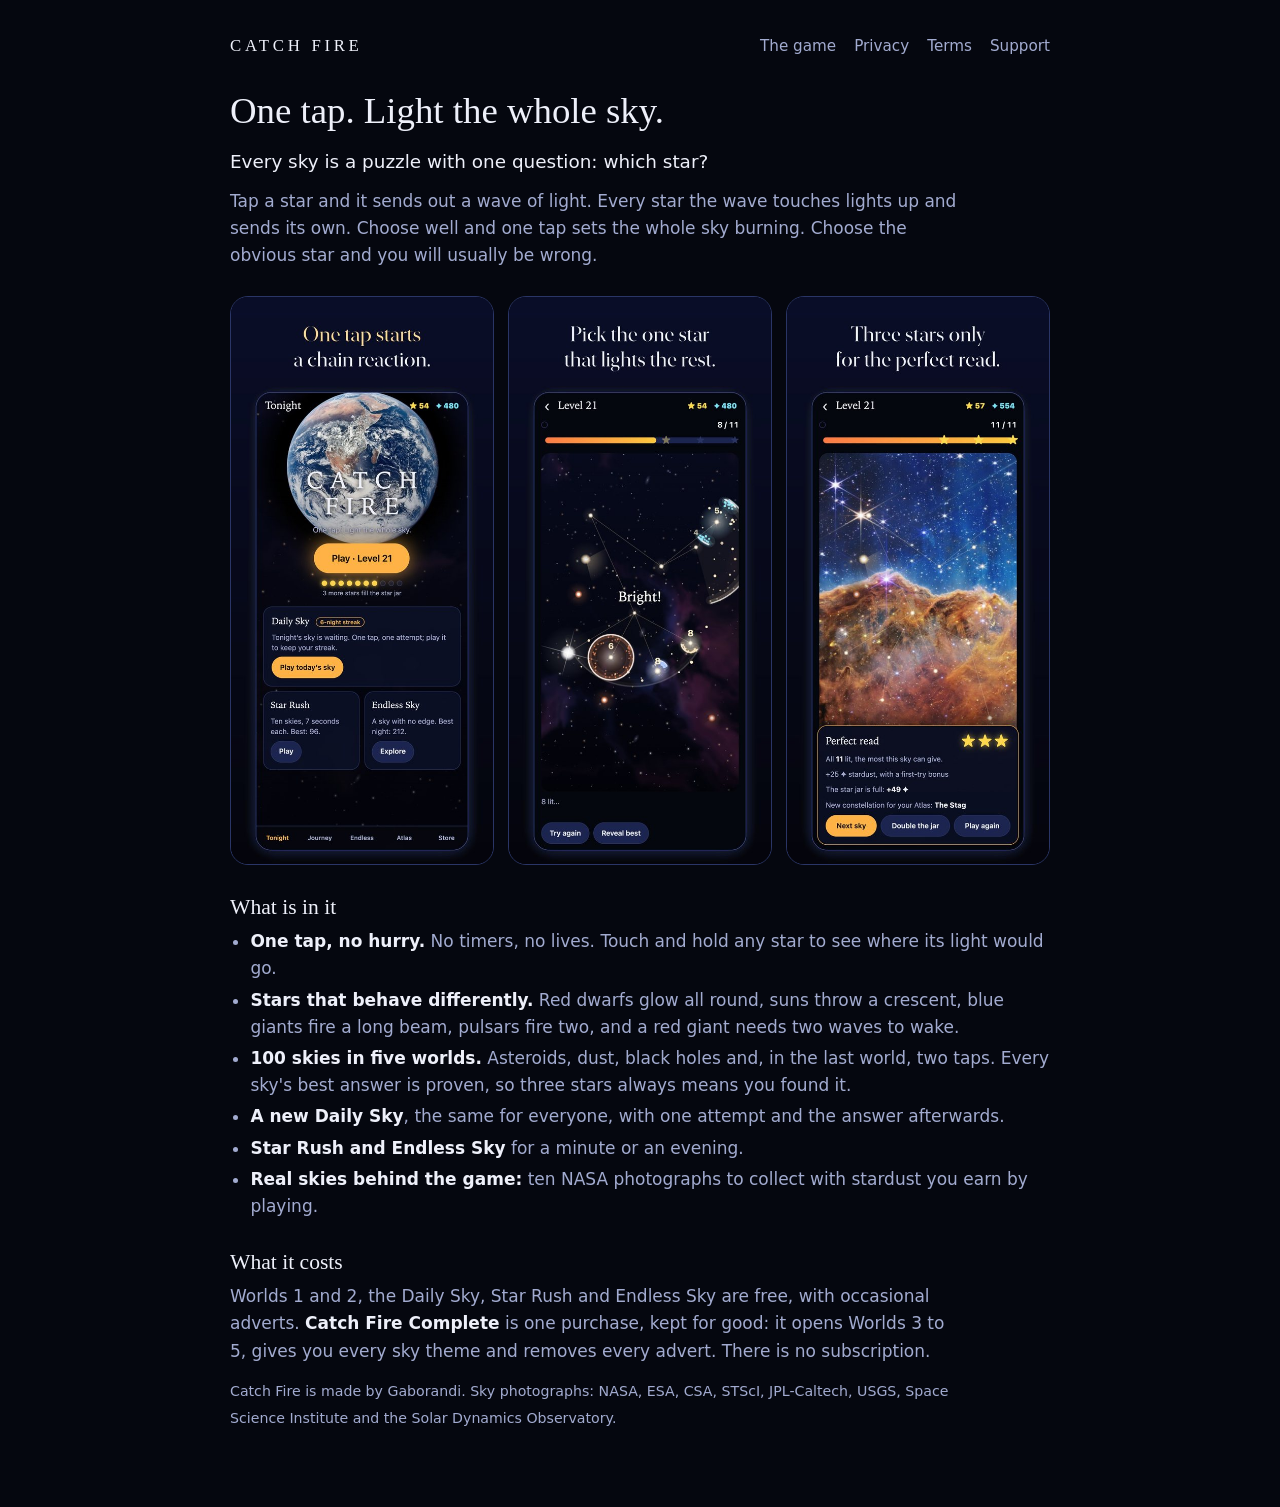
==== commit 23659f75: "Rename the game Catch Fire Co-Authored-By: Claude Fable 5.2 <noreply@anthropic.com>" ====
--- a/index.html
+++ b/index.html
@@ -3,7 +3,7 @@
 <head>
 <meta charset="UTF-8">
 <meta name="viewport" content="width=device-width, initial-scale=1">
-<title>Star Cascade: Chain Reaction</title>
+<title>Catch Fire: Chain Reaction</title>
 <meta name="description" content="One tap. Pick the star whose light wakes the most others and watch the whole sky catch. A puzzle game for iPhone.">
 <link rel="icon" href="./assets/favicon.svg" type="image/svg+xml">
 <style>
@@ -27,11 +27,11 @@
 </head>
 <body>
 <main>
-<nav><b>STAR CASCADE</b><a href="./">The game</a><a href="./privacy/">Privacy</a><a href="./terms/">Terms</a><a href="./support/">Support</a></nav>
+<nav><b>CATCH FIRE</b><a href="./">The game</a><a href="./privacy/">Privacy</a><a href="./terms/">Terms</a><a href="./support/">Support</a></nav>
 <h1>One tap. Light the whole sky.</h1>
 <p class="lead">Every sky is a puzzle with one question: which star?</p>
 <p>Tap a star and it sends out a wave of light. Every star the wave touches lights up and sends its own. Choose well and one tap sets the whole sky burning. Choose the obvious star and you will usually be wrong.</p>
-<div class="shots"><img src="./assets/shot-1-home.jpg" alt="The Star Cascade home screen, with the Earth behind it" width="516" height="1118"><img src="./assets/shot-2-chain.jpg" alt="A chain of light spreading from star to star" width="516" height="1118"><img src="./assets/shot-4-perfect.jpg" alt="A perfect result uncovering the Carina Nebula" width="516" height="1118"></div>
+<div class="shots"><img src="./assets/shot-1-home.jpg" alt="The Catch Fire home screen, with the Earth behind it" width="516" height="1118"><img src="./assets/shot-2-chain.jpg" alt="A chain of light spreading from star to star" width="516" height="1118"><img src="./assets/shot-4-perfect.jpg" alt="A perfect result uncovering the Carina Nebula" width="516" height="1118"></div>
 <h2>What is in it</h2>
 <ul>
 <li><b>One tap, no hurry.</b> No timers, no lives. Touch and hold any star to see where its light would go.</li>
@@ -42,8 +42,8 @@
 <li><b>Real skies behind the game:</b> ten NASA photographs to collect with stardust you earn by playing.</li>
 </ul>
 <h2>What it costs</h2>
-<p>Worlds 1 and 2, the Daily Sky, Star Rush and Endless Sky are free, with occasional adverts. <b>Star Cascade Complete</b> is one purchase, kept for good: it opens Worlds 3 to 5, gives you every sky theme and removes every advert. There is no subscription.</p>
-<p><small>Star Cascade is made by Gaborandi. Sky photographs: NASA, ESA, CSA, STScI, JPL-Caltech, USGS, Space Science Institute and the Solar Dynamics Observatory.</small></p>
+<p>Worlds 1 and 2, the Daily Sky, Star Rush and Endless Sky are free, with occasional adverts. <b>Catch Fire Complete</b> is one purchase, kept for good: it opens Worlds 3 to 5, gives you every sky theme and removes every advert. There is no subscription.</p>
+<p><small>Catch Fire is made by Gaborandi. Sky photographs: NASA, ESA, CSA, STScI, JPL-Caltech, USGS, Space Science Institute and the Solar Dynamics Observatory.</small></p>
 </main>
 </body>
 </html>
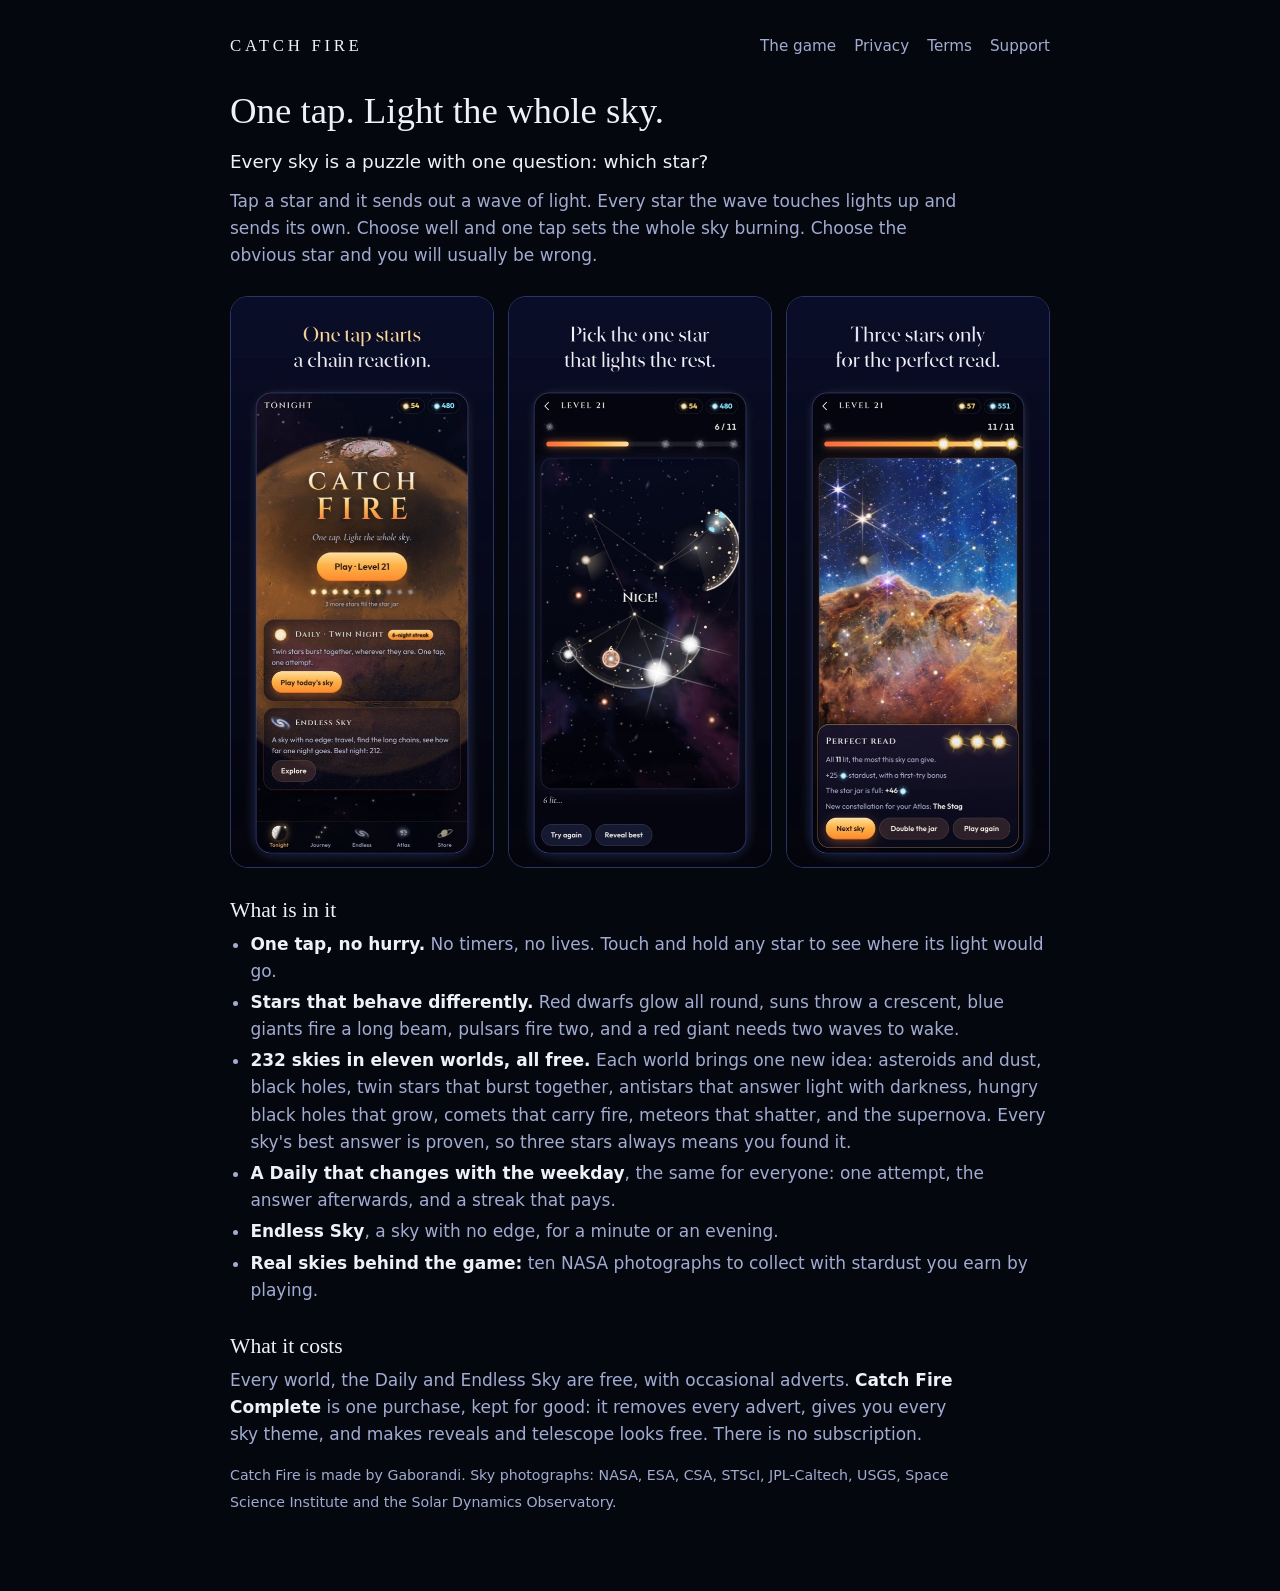
==== commit 3a7972a7: "Eleven free worlds, the rotating Daily, and the new look" ====
--- a/index.html
+++ b/index.html
@@ -31,18 +31,18 @@
 <h1>One tap. Light the whole sky.</h1>
 <p class="lead">Every sky is a puzzle with one question: which star?</p>
 <p>Tap a star and it sends out a wave of light. Every star the wave touches lights up and sends its own. Choose well and one tap sets the whole sky burning. Choose the obvious star and you will usually be wrong.</p>
-<div class="shots"><img src="./assets/shot-1-home.jpg" alt="The Catch Fire home screen, with the Earth behind it" width="516" height="1118"><img src="./assets/shot-2-chain.jpg" alt="A chain of light spreading from star to star" width="516" height="1118"><img src="./assets/shot-4-perfect.jpg" alt="A perfect result uncovering the Carina Nebula" width="516" height="1118"></div>
+<div class="shots"><img src="./assets/shot-1-home.jpg" alt="The Catch Fire home screen, with Mars behind it" width="516" height="1118"><img src="./assets/shot-2-chain.jpg" alt="A chain of light spreading from star to star" width="516" height="1118"><img src="./assets/shot-4-perfect.jpg" alt="A perfect result uncovering the Carina Nebula" width="516" height="1118"></div>
 <h2>What is in it</h2>
 <ul>
 <li><b>One tap, no hurry.</b> No timers, no lives. Touch and hold any star to see where its light would go.</li>
 <li><b>Stars that behave differently.</b> Red dwarfs glow all round, suns throw a crescent, blue giants fire a long beam, pulsars fire two, and a red giant needs two waves to wake.</li>
-<li><b>100 skies in five worlds.</b> Asteroids, dust, black holes and, in the last world, two taps. Every sky's best answer is proven, so three stars always means you found it.</li>
-<li><b>A new Daily Sky</b>, the same for everyone, with one attempt and the answer afterwards.</li>
-<li><b>Star Rush and Endless Sky</b> for a minute or an evening.</li>
+<li><b>232 skies in eleven worlds, all free.</b> Each world brings one new idea: asteroids and dust, black holes, twin stars that burst together, antistars that answer light with darkness, hungry black holes that grow, comets that carry fire, meteors that shatter, and the supernova. Every sky's best answer is proven, so three stars always means you found it.</li>
+<li><b>A Daily that changes with the weekday</b>, the same for everyone: one attempt, the answer afterwards, and a streak that pays.</li>
+<li><b>Endless Sky</b>, a sky with no edge, for a minute or an evening.</li>
 <li><b>Real skies behind the game:</b> ten NASA photographs to collect with stardust you earn by playing.</li>
 </ul>
 <h2>What it costs</h2>
-<p>Worlds 1 and 2, the Daily Sky, Star Rush and Endless Sky are free, with occasional adverts. <b>Catch Fire Complete</b> is one purchase, kept for good: it opens Worlds 3 to 5, gives you every sky theme and removes every advert. There is no subscription.</p>
+<p>Every world, the Daily and Endless Sky are free, with occasional adverts. <b>Catch Fire Complete</b> is one purchase, kept for good: it removes every advert, gives you every sky theme, and makes reveals and telescope looks free. There is no subscription.</p>
 <p><small>Catch Fire is made by Gaborandi. Sky photographs: NASA, ESA, CSA, STScI, JPL-Caltech, USGS, Space Science Institute and the Solar Dynamics Observatory.</small></p>
 </main>
 </body>
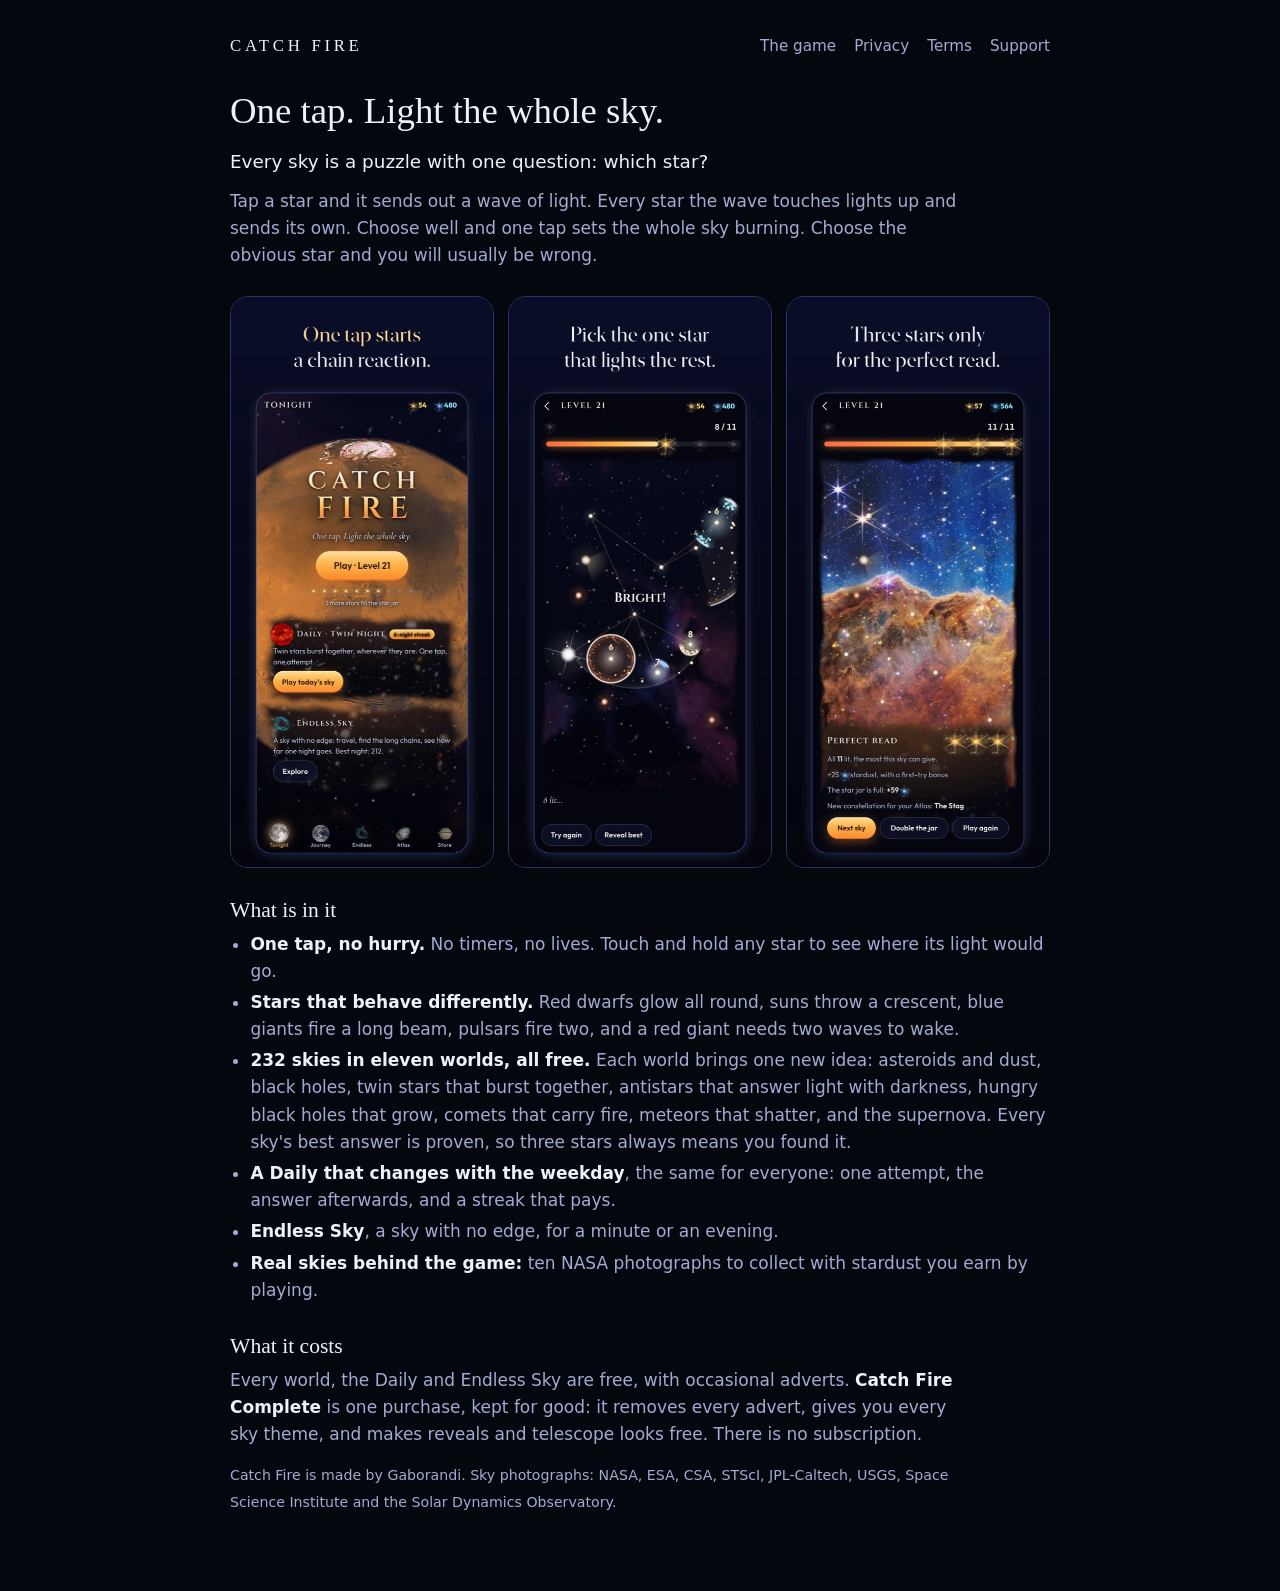
==== commit d34eec4f: "New site icon" ====
--- a/index.html
+++ b/index.html
@@ -5,7 +5,8 @@
 <meta name="viewport" content="width=device-width, initial-scale=1">
 <title>Catch Fire: Chain Reaction</title>
 <meta name="description" content="One tap. Pick the star whose light wakes the most others and watch the whole sky catch. A puzzle game for iPhone.">
-<link rel="icon" href="./assets/favicon.svg" type="image/svg+xml">
+<link rel="icon" href="./assets/favicon.png" type="image/png">
+<link rel="apple-touch-icon" href="./assets/apple-touch-icon.png">
 <style>
 :root{color-scheme:dark;--bg:#05070f;--ink:#eef0fa;--dim:#a2abd0;--gold:#ffb347;--line:#2a3566}
 *{box-sizing:border-box;margin:0;padding:0}
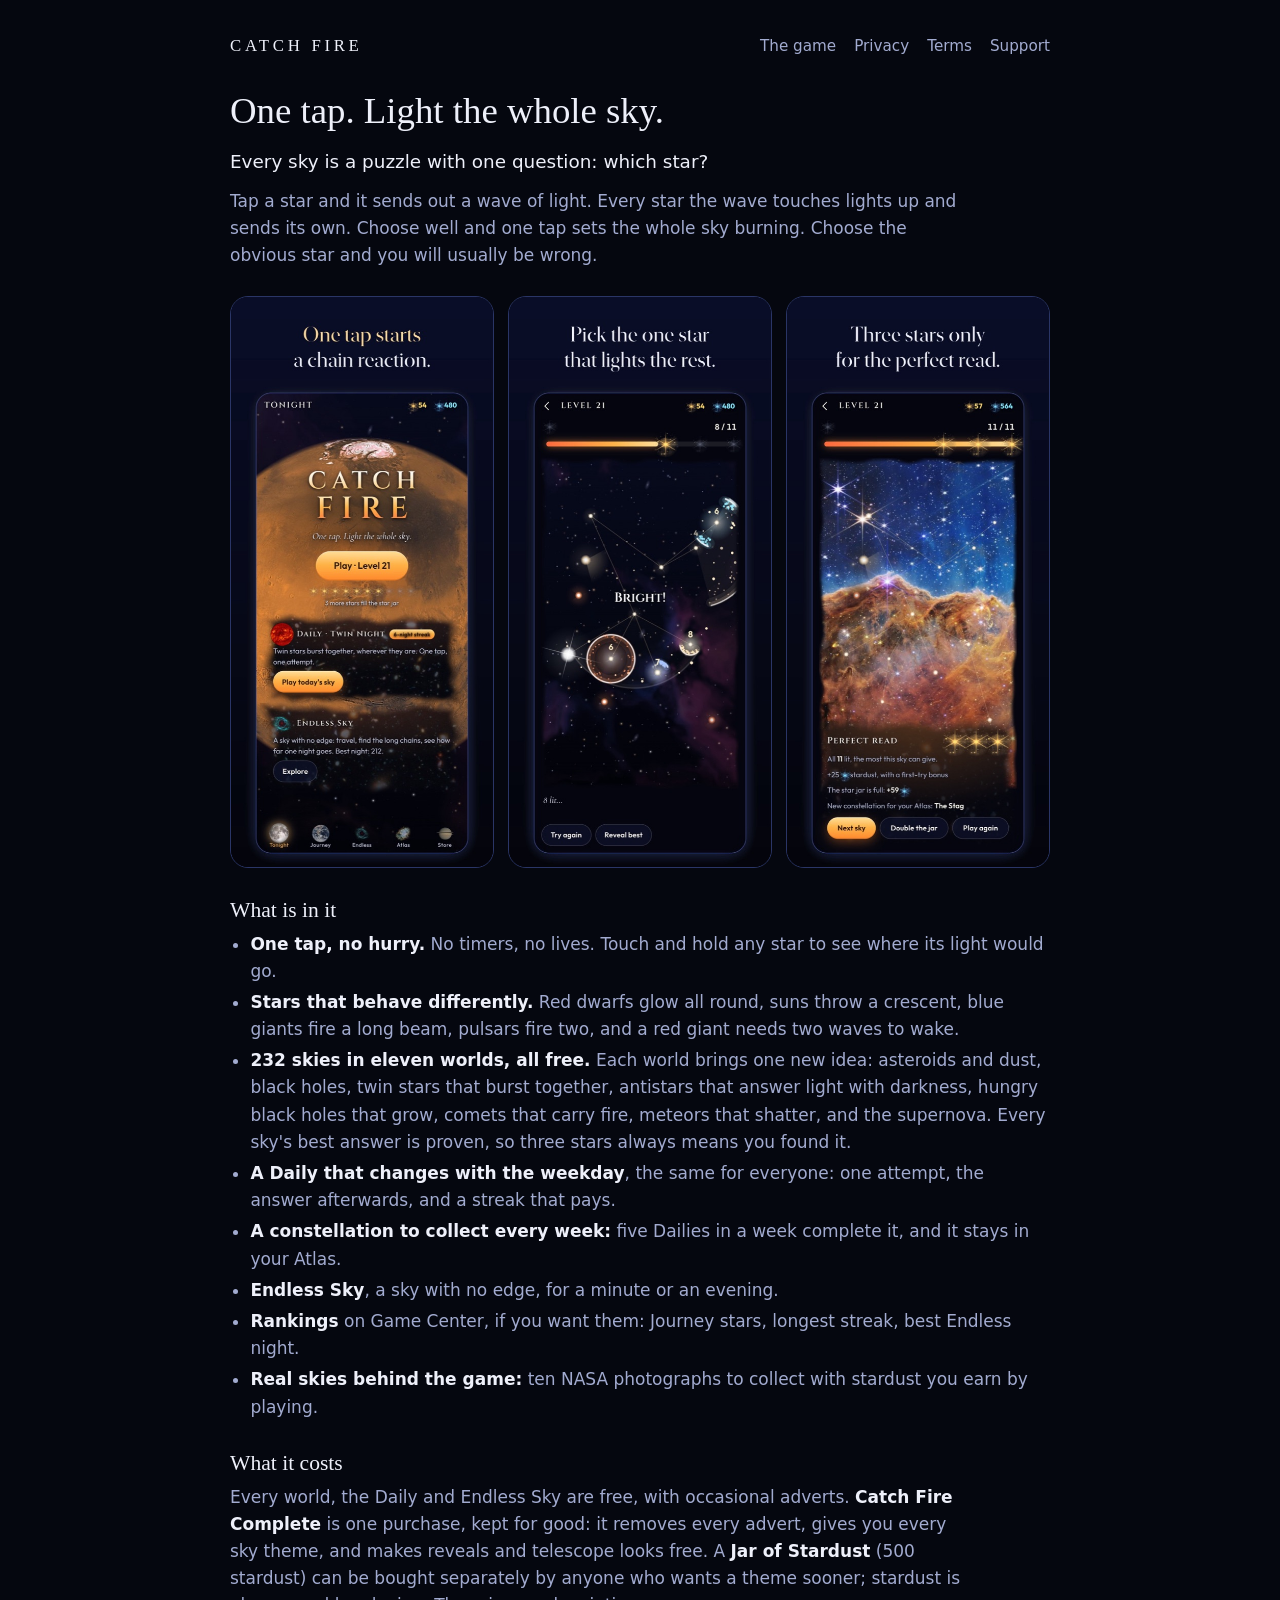
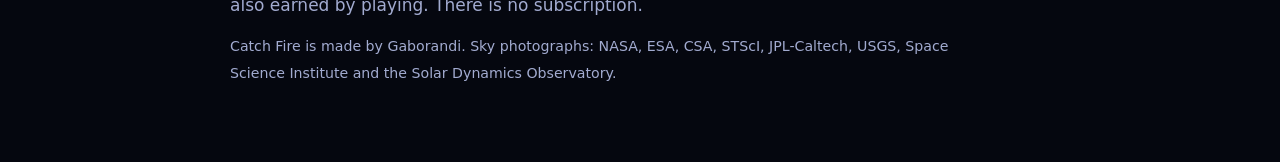
==== commit 61dc7096: "Jar of Stardust, weekly constellation and rankings" ====
--- a/index.html
+++ b/index.html
@@ -39,11 +39,13 @@
 <li><b>Stars that behave differently.</b> Red dwarfs glow all round, suns throw a crescent, blue giants fire a long beam, pulsars fire two, and a red giant needs two waves to wake.</li>
 <li><b>232 skies in eleven worlds, all free.</b> Each world brings one new idea: asteroids and dust, black holes, twin stars that burst together, antistars that answer light with darkness, hungry black holes that grow, comets that carry fire, meteors that shatter, and the supernova. Every sky's best answer is proven, so three stars always means you found it.</li>
 <li><b>A Daily that changes with the weekday</b>, the same for everyone: one attempt, the answer afterwards, and a streak that pays.</li>
+<li><b>A constellation to collect every week:</b> five Dailies in a week complete it, and it stays in your Atlas.</li>
 <li><b>Endless Sky</b>, a sky with no edge, for a minute or an evening.</li>
+<li><b>Rankings</b> on Game Center, if you want them: Journey stars, longest streak, best Endless night.</li>
 <li><b>Real skies behind the game:</b> ten NASA photographs to collect with stardust you earn by playing.</li>
 </ul>
 <h2>What it costs</h2>
-<p>Every world, the Daily and Endless Sky are free, with occasional adverts. <b>Catch Fire Complete</b> is one purchase, kept for good: it removes every advert, gives you every sky theme, and makes reveals and telescope looks free. There is no subscription.</p>
+<p>Every world, the Daily and Endless Sky are free, with occasional adverts. <b>Catch Fire Complete</b> is one purchase, kept for good: it removes every advert, gives you every sky theme, and makes reveals and telescope looks free. A <b>Jar of Stardust</b> (500 stardust) can be bought separately by anyone who wants a theme sooner; stardust is also earned by playing. There is no subscription.</p>
 <p><small>Catch Fire is made by Gaborandi. Sky photographs: NASA, ESA, CSA, STScI, JPL-Caltech, USGS, Space Science Institute and the Solar Dynamics Observatory.</small></p>
 </main>
 </body>
